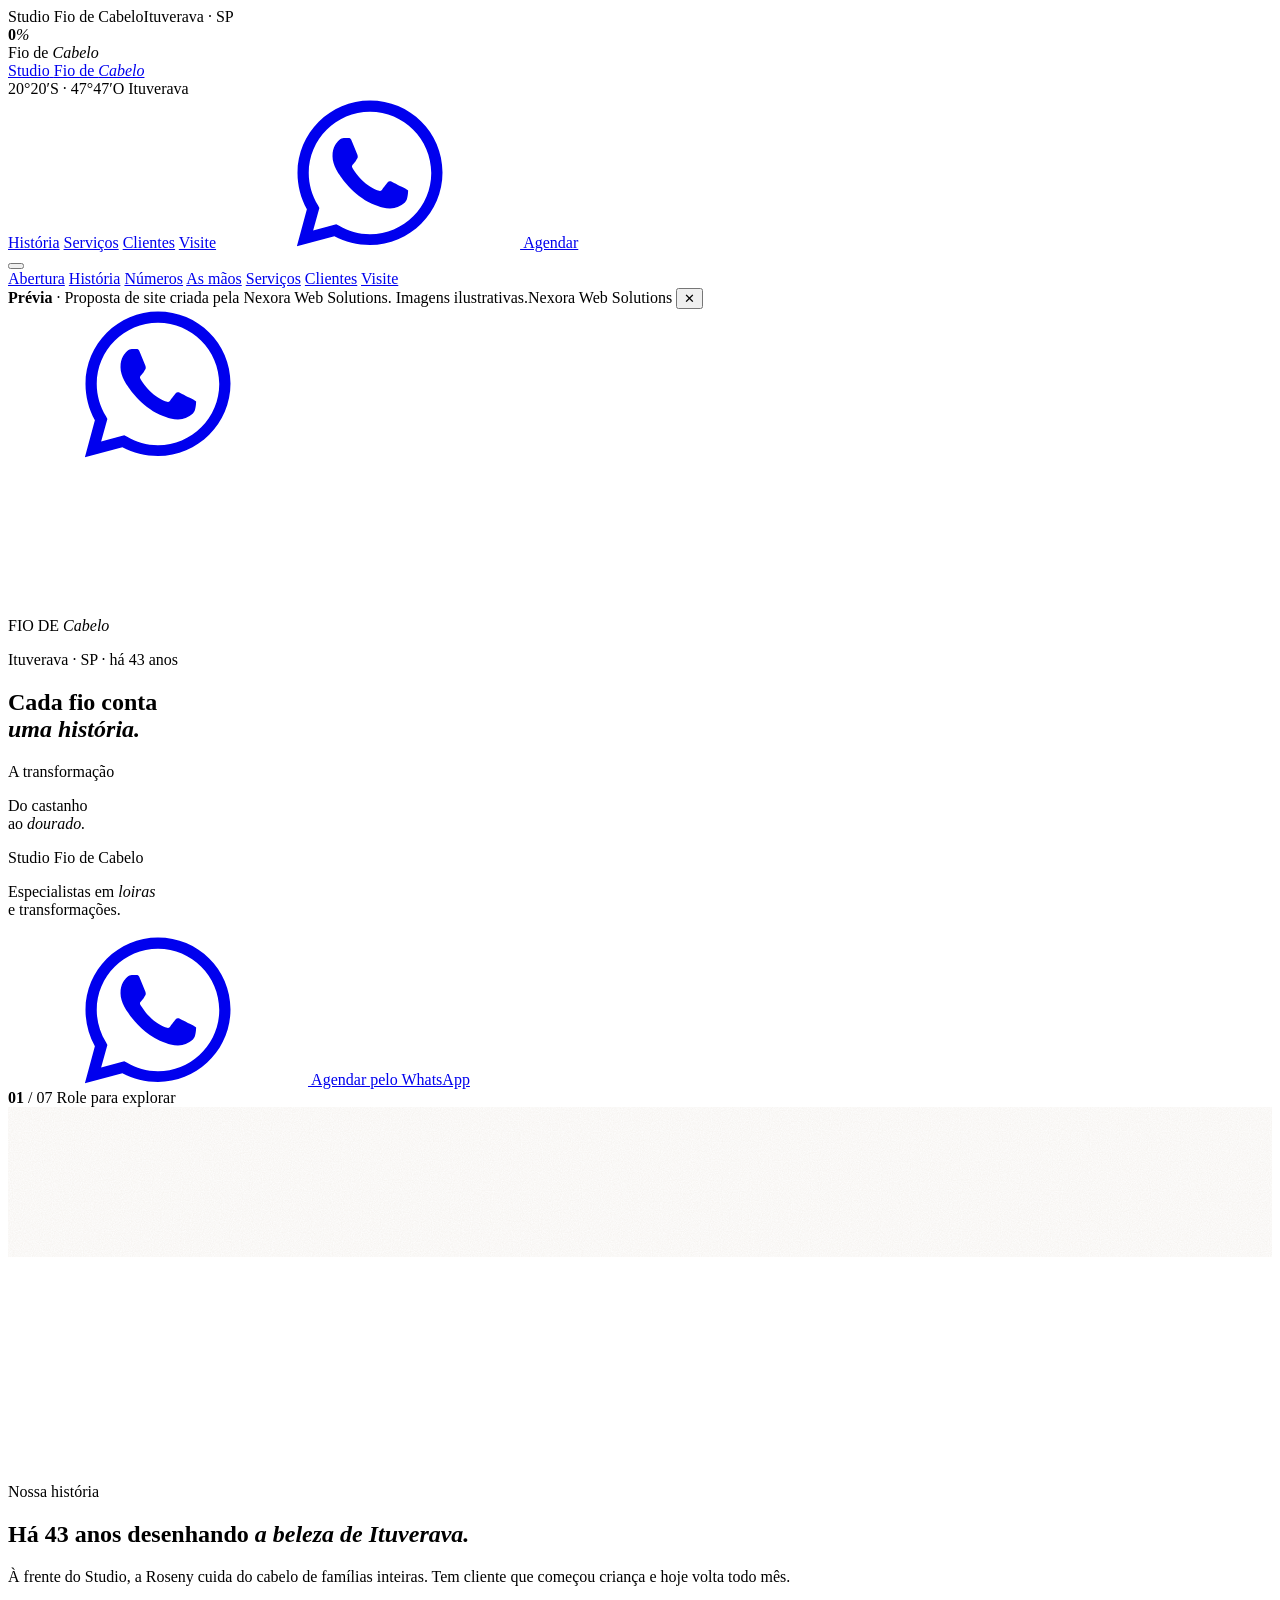
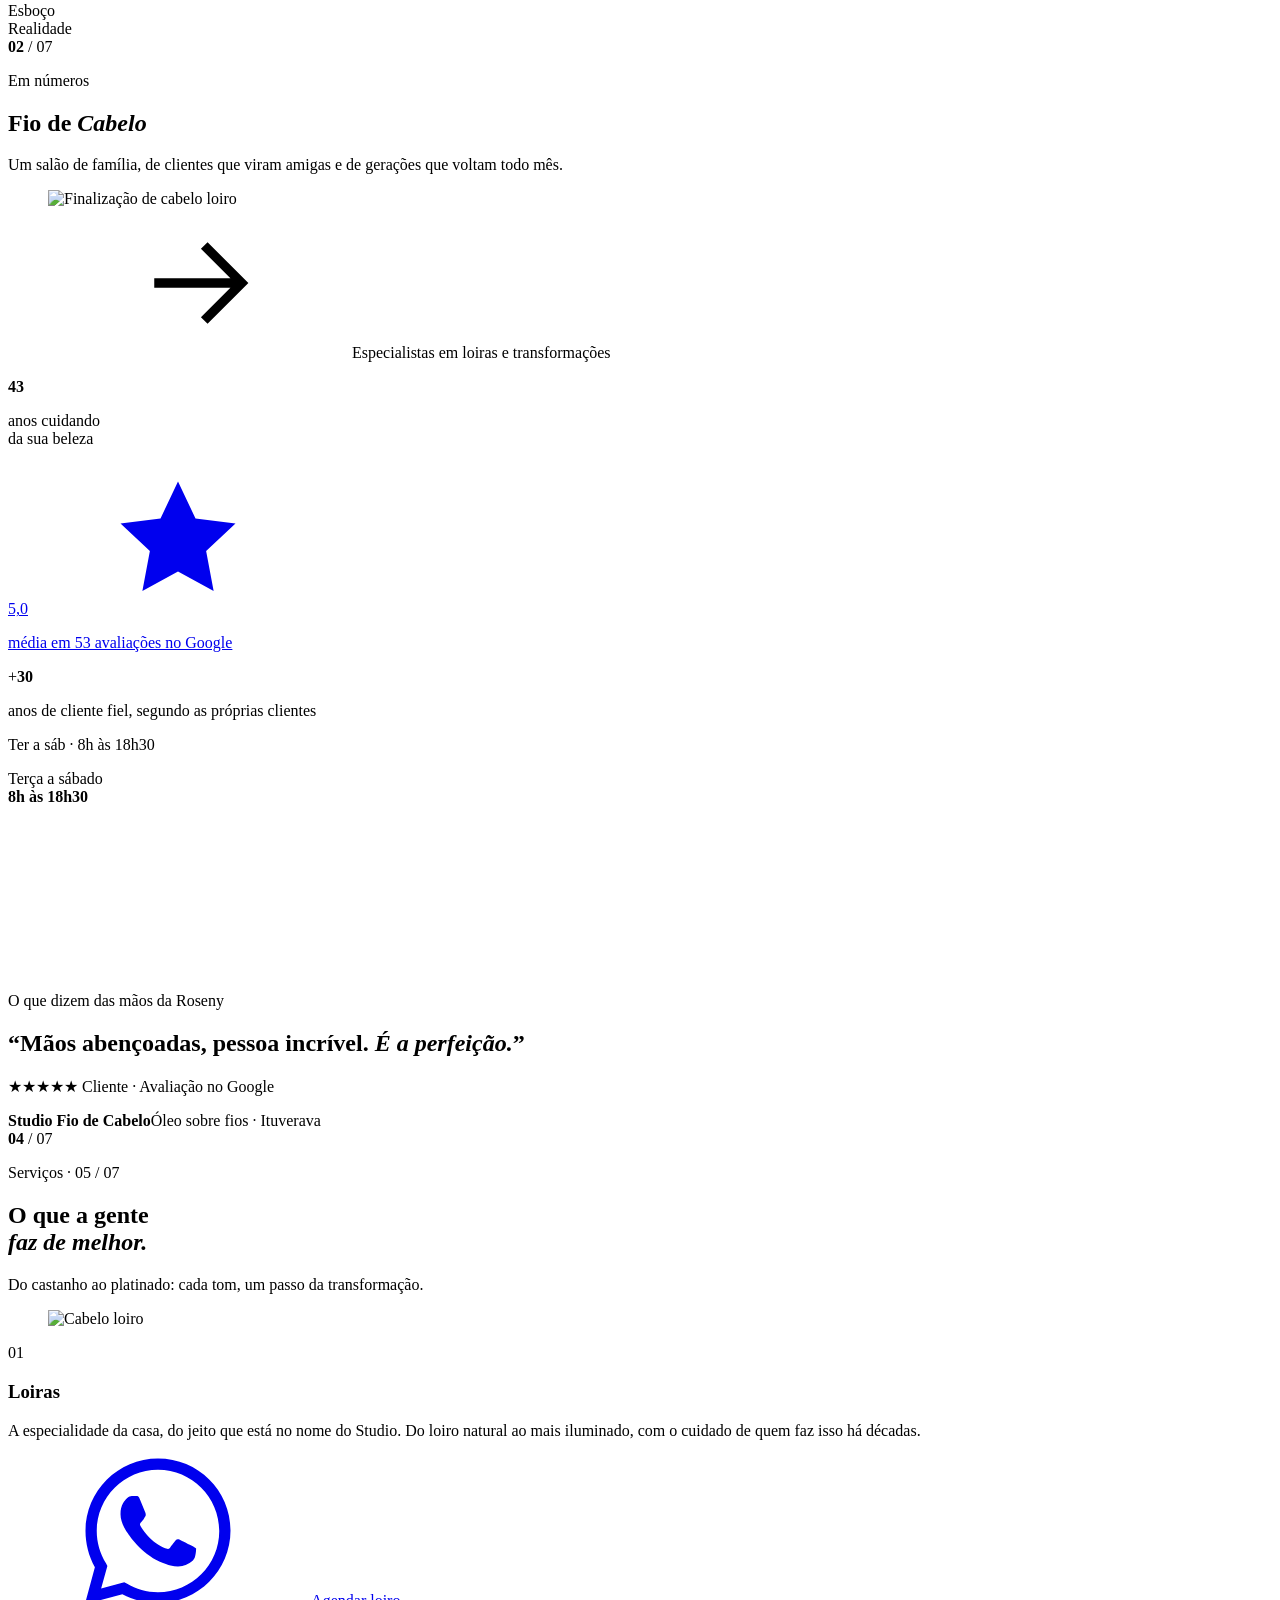
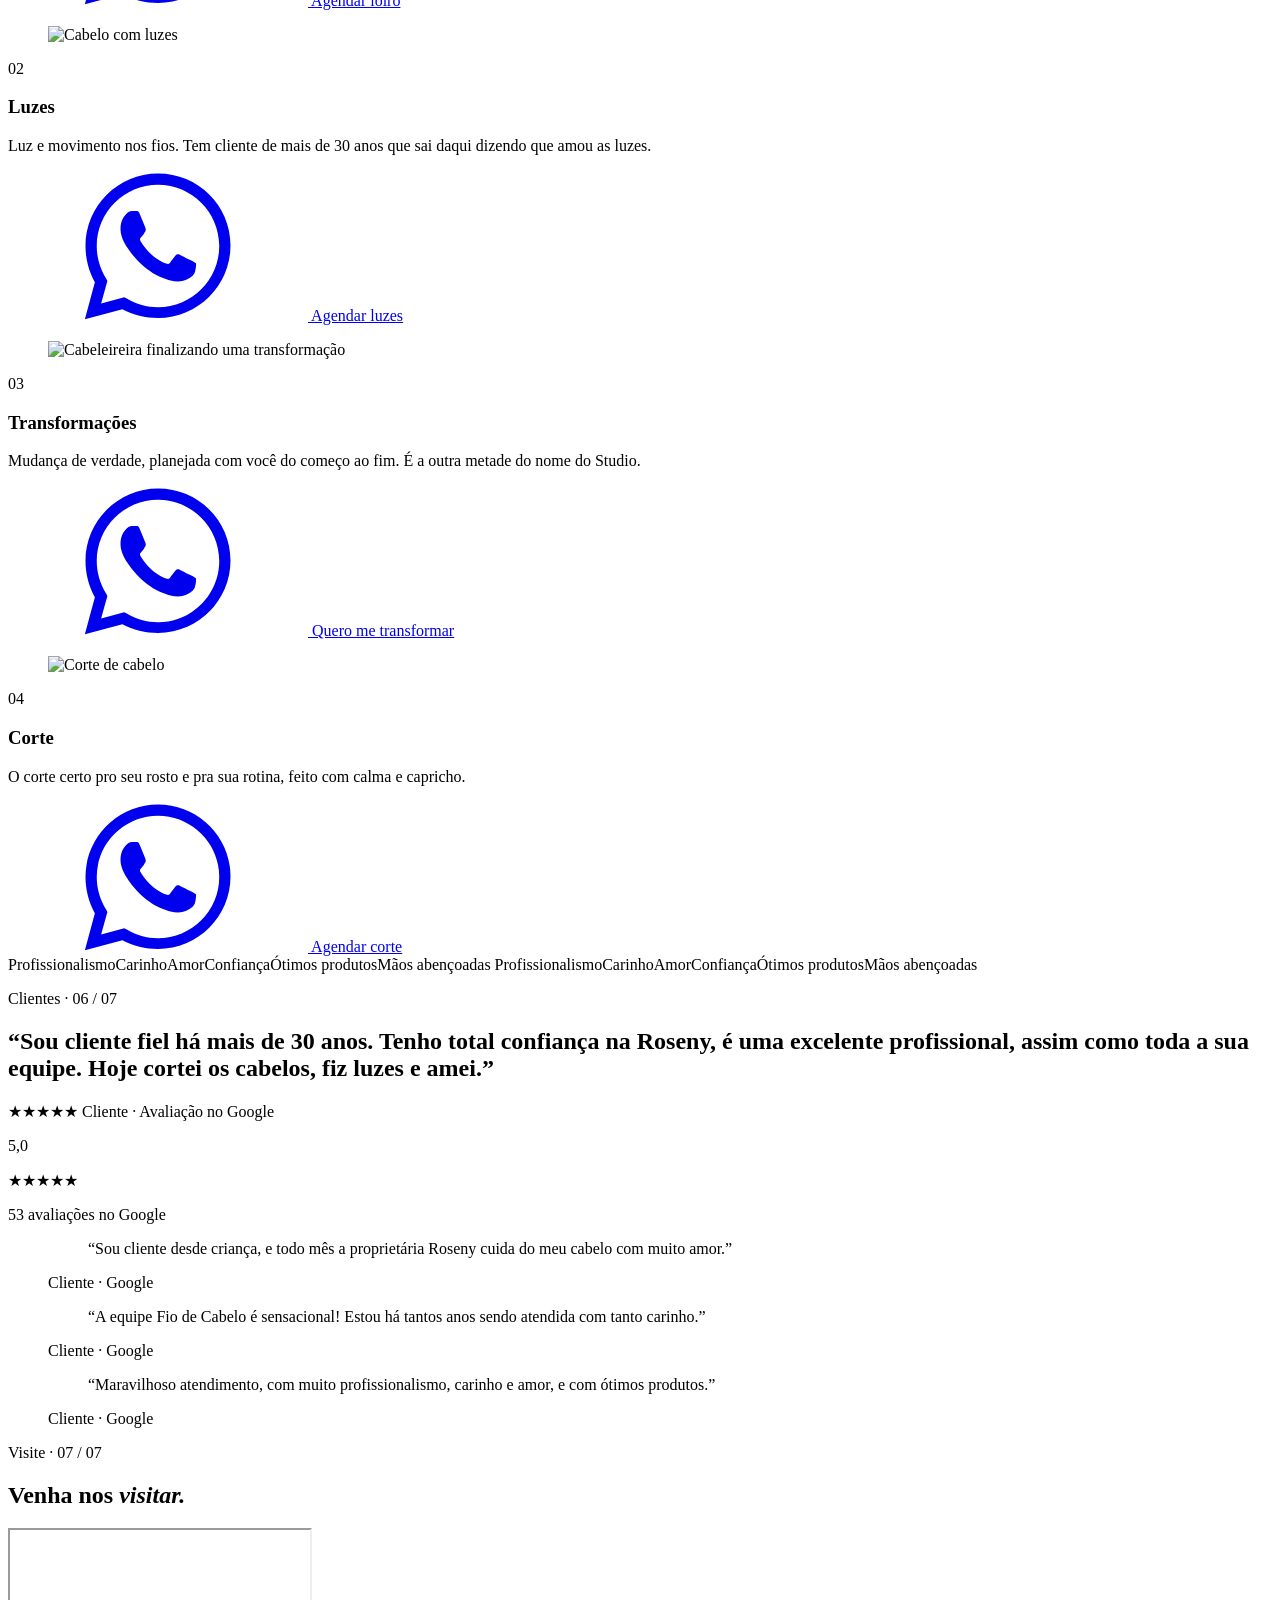
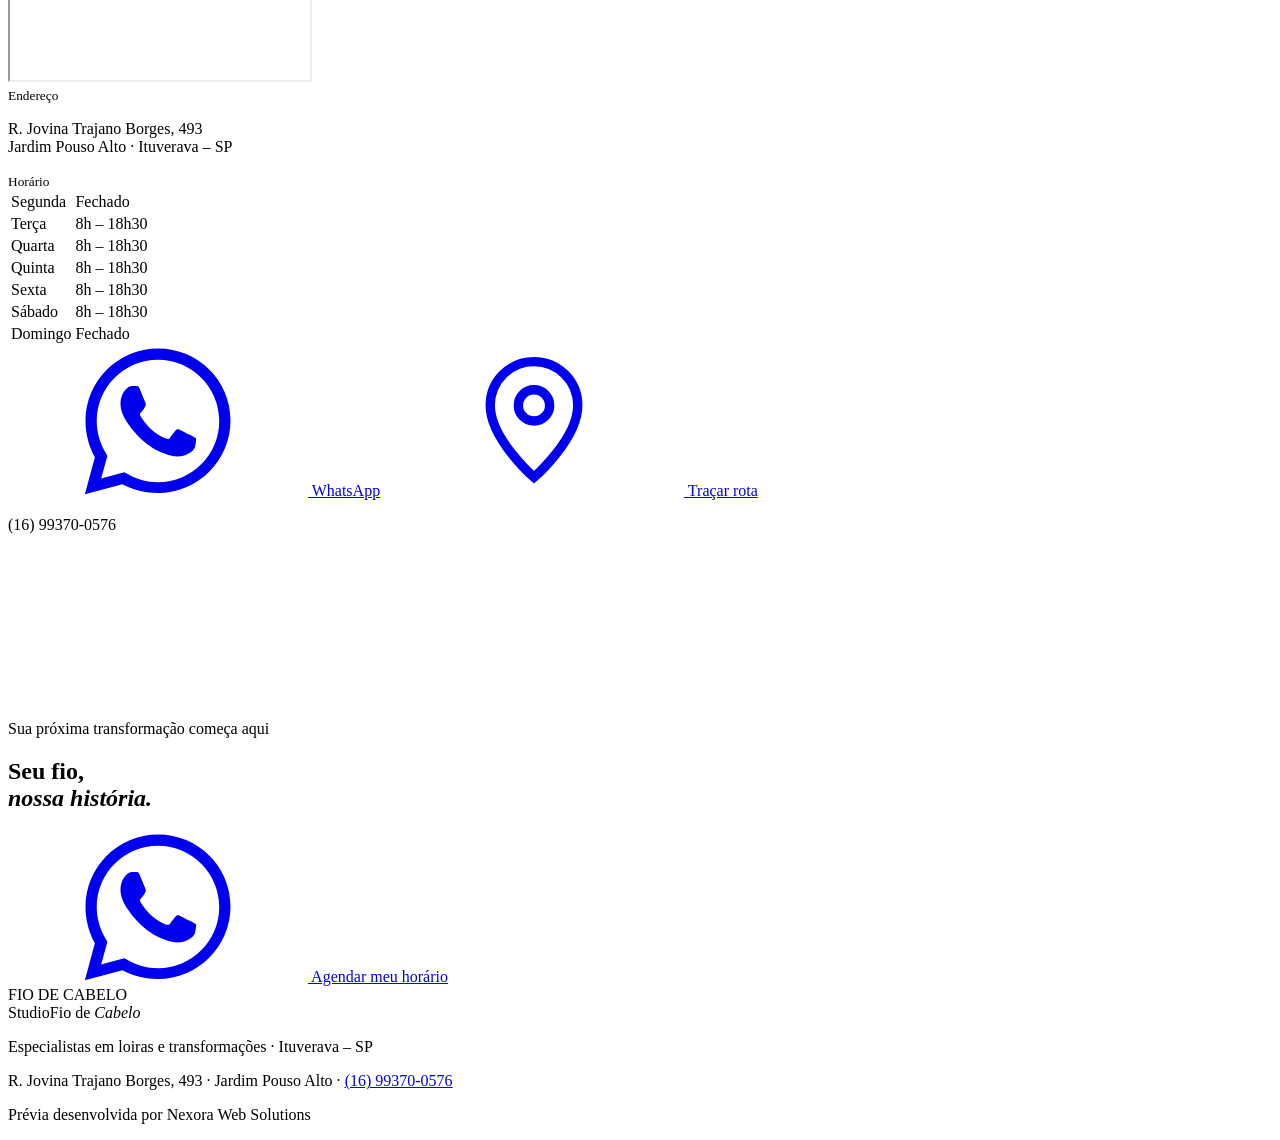
==== studio-fio-de-cabelo/index.html @ 797e9bbc "Publish Studio Fio de Cabelo preview" ====
<!doctype html>
<html lang="pt-BR">
<head>
<meta charset="utf-8">
<meta name="viewport" content="width=device-width, initial-scale=1, viewport-fit=cover">
<title>Studio Fio de Cabelo | Especialistas em Loiras e Transformações em Ituverava</title>
<meta name="description" content="Há 43 anos cuidando da sua beleza em Ituverava – SP. Especialistas em loiras, luzes, cortes e transformações. Nota 5,0 no Google. Agende pelo WhatsApp (16) 99370-0576.">
<meta name="robots" content="noindex">
<meta name="theme-color" content="#120c09">
<meta property="og:type" content="website">
<meta property="og:locale" content="pt_BR">
<meta property="og:title" content="Studio Fio de Cabelo · Ituverava">
<meta property="og:description" content="Especialistas em loiras e transformações. 43 anos cuidando da sua beleza.">
<link rel="preconnect" href="https://fonts.googleapis.com">
<link rel="preconnect" href="https://fonts.gstatic.com" crossorigin>
<link href="https://fonts.googleapis.com/css2?family=Lora:ital,wght@0,400;0,500;0,600;0,700;1,400;1,500;1,600;1,700&family=Poppins:wght@300;400;500;600;700&display=swap" rel="stylesheet">
<link rel="stylesheet" href="assets/css/style.css">
<script type="application/ld+json">
{
  "@context":"https://schema.org",
  "@type":"HairSalon",
  "name":"Studio Fio de Cabelo",
  "description":"Especialistas em loiras e transformações em Ituverava – SP.",
  "telephone":"+55 16 99370-0576",
  "address":{"@type":"PostalAddress","streetAddress":"R. Jovina Trajano Borges, 493 - Jardim Pouso Alto","addressLocality":"Ituverava","addressRegion":"SP","postalCode":"14500-000","addressCountry":"BR"},
  "geo":{"@type":"GeoCoordinates","latitude":-20.3341,"longitude":-47.7889},
  "openingHoursSpecification":[{"@type":"OpeningHoursSpecification","dayOfWeek":["Tuesday","Wednesday","Thursday","Friday","Saturday"],"opens":"08:00","closes":"18:30"}],
  "aggregateRating":{"@type":"AggregateRating","ratingValue":"5.0","reviewCount":"53"}
}
</script>
</head>
<body class="is-loading">

<svg width="0" height="0" style="position:absolute" aria-hidden="true">
  <symbol id="i-wa" viewBox="0 0 24 24"><path fill="currentColor" d="M17.5 14.4c-.3-.1-1.8-.9-2-1-.3-.1-.5-.1-.7.1-.2.3-.8 1-.9 1.2-.2.2-.3.2-.6.1-.3-.1-1.3-.5-2.4-1.5-.9-.8-1.5-1.8-1.7-2.1-.2-.3 0-.5.1-.6l.4-.5c.1-.2.2-.3.3-.5.1-.2 0-.4 0-.5l-.9-2.2c-.2-.6-.5-.5-.7-.5h-.6c-.2 0-.5.1-.8.4-.3.3-1 1-1 2.5s1.1 2.9 1.2 3.1c.1.2 2.1 3.2 5.1 4.5.7.3 1.3.5 1.7.6.7.2 1.4.2 1.9.1.6-.1 1.8-.7 2-1.4.2-.7.2-1.3.2-1.4-.1-.1-.3-.2-.6-.4ZM12 21.8c-1.8 0-3.5-.5-5-1.4l-.4-.2-3.7 1 1-3.6-.2-.4C2.7 15.6 2.2 13.8 2.2 12 2.2 6.6 6.6 2.2 12 2.2S21.8 6.6 21.8 12 17.4 21.8 12 21.8ZM12 .4C5.6.4.4 5.6.4 12c0 2 .5 4 1.5 5.8L.3 23.7l6-1.6c1.7.9 3.7 1.4 5.7 1.4 6.4 0 11.6-5.2 11.6-11.6S18.4.4 12 .4Z"/></symbol>
  <symbol id="i-arrow" viewBox="0 0 24 24"><path fill="none" stroke="currentColor" stroke-width="1.5" d="M5 12h14M13 6l6 6-6 6"/></symbol>
  <symbol id="i-pin" viewBox="0 0 24 24"><path fill="none" stroke="currentColor" stroke-width="1.5" d="M12 21s-7-6.1-7-11.5a7 7 0 1 1 14 0C19 14.9 12 21 12 21Z"/><circle cx="12" cy="9.5" r="2.5" fill="none" stroke="currentColor" stroke-width="1.5"/></symbol>
  <symbol id="i-star" viewBox="0 0 24 24"><path fill="currentColor" d="m12 2.8 2.8 5.9 6.4.8-4.7 4.4 1.2 6.4L12 17.2l-5.7 3.1 1.2-6.4L2.8 9.5l6.4-.8Z"/></symbol>
  <filter id="paper"><feTurbulence type="fractalNoise" baseFrequency=".9" numOctaves="2" stitchTiles="stitch"/><feColorMatrix values="0 0 0 0 .55  0 0 0 0 .45  0 0 0 0 .35  0 0 0 .18 0"/></filter>
</svg>

<!-- ============ LOADER ============ -->
<div class="loader" id="loader" aria-hidden="true">
  <div class="loader-top"><span>Studio Fio de Cabelo</span><span>Ituverava · SP</span></div>
  <div class="loader-count"><b id="loader-num">0</b><i>%</i></div>
  <div class="loader-word"><span>Fio de</span> <em>Cabelo</em></div>
  <div class="loader-bar"><i id="loader-bar"></i></div>
</div>

<!-- ============ UI FIXA ============ -->
<div class="progress-top" aria-hidden="true"><i id="progress-top"></i></div>

<header class="header" id="header">
  <a class="logo" href="#abertura" aria-label="Studio Fio de Cabelo, início">
    <span class="logo-small">Studio</span>
    <span class="logo-big">Fio de <em>Cabelo</em></span>
  </a>
  <div class="header-meta" aria-hidden="true">
    <span>20°20′S · 47°47′O</span>
    <span id="clock">Ituverava</span>
  </div>
  <nav class="nav" id="nav" aria-label="Menu principal">
    <a href="#historia">História</a>
    <a href="#servicos">Serviços</a>
    <a href="#clientes">Clientes</a>
    <a href="#visite">Visite</a>
    <a class="btn btn-gold wa" href="#"><svg class="i"><use href="#i-wa"/></svg> Agendar</a>
  </nav>
  <button class="burger" id="burger" type="button" aria-label="Abrir menu" aria-expanded="false" aria-controls="nav"><span></span></button>
</header>

<nav class="dots" id="dots" aria-label="Cenas">
  <a href="#abertura" data-label="Abertura"><i></i><span>Abertura</span></a>
  <a href="#historia" data-label="História"><i></i><span>História</span></a>
  <a href="#numeros" data-label="Números"><i></i><span>Números</span></a>
  <a href="#maos" data-label="As mãos"><i></i><span>As mãos</span></a>
  <a href="#servicos" data-label="Serviços"><i></i><span>Serviços</span></a>
  <a href="#clientes" data-label="Clientes"><i></i><span>Clientes</span></a>
  <a href="#visite" data-label="Visite"><i></i><span>Visite</span></a>
</nav>

<div class="preview" id="preview">
  <span><b>Prévia</b> · <span class="pv-long">Proposta de site criada pela Nexora Web Solutions. Imagens ilustrativas.</span><span class="pv-short">Nexora Web Solutions</span></span>
  <button type="button" id="close-preview" aria-label="Fechar aviso">✕</button>
</div>

<a class="fab wa" href="#" aria-label="Agendar pelo WhatsApp"><svg><use href="#i-wa"/></svg></a>

<main>

<!-- ============ CENA 01 · ABERTURA ============ -->
<section class="scn scn-1" id="abertura" data-scene="1" aria-label="Abertura">
  <div class="pin">
    <canvas class="scn-canvas" id="c1" aria-hidden="true"></canvas>
    <div class="shade shade--bottom" aria-hidden="true"></div>

    <div class="s1-word" aria-hidden="true">
      <span class="s1-line"><span>FIO DE</span></span>
      <span class="s1-line"><em>Cabelo</em></span>
    </div>

    <div class="s1-copy">
      <div class="cap" data-in="0" data-out=".3">
        <p class="eyebrow">Ituverava · SP · há 43 anos</p>
        <h1 class="cap-title">Cada fio conta<br><em>uma história.</em></h1>
      </div>
      <div class="cap cap--r" data-in=".34" data-out=".64">
        <p class="eyebrow">A transformação</p>
        <p class="cap-title">Do castanho<br>ao <em>dourado.</em></p>
      </div>
      <div class="cap" data-in=".68" data-out="1.1">
        <p class="eyebrow">Studio Fio de Cabelo</p>
        <p class="cap-title">Especialistas em <em>loiras</em><br>e transformações.</p>
        <div class="ctas"><a class="btn btn-gold wa" href="#"><svg class="i"><use href="#i-wa"/></svg> Agendar pelo WhatsApp</a></div>
      </div>
    </div>

    <div class="scn-ui">
      <span class="scn-num"><b>01</b> / 07</span>
      <span class="scroll-hint"><i></i> Role para explorar</span>
      <span class="scn-meter"><i></i></span>
    </div>
  </div>
</section>

<!-- ============ CENA 02 · HISTÓRIA (esboço → real) ============ -->
<section class="scn scn-2" id="historia" data-scene="2" aria-labelledby="s2-title">
  <div class="pin">
    <div class="paper" aria-hidden="true"><svg width="100%" height="100%"><rect width="100%" height="100%" filter="url(#paper)"/></svg></div>
    <figure class="s2-art" aria-hidden="true">
      <canvas class="frames-canvas" id="c2"></canvas>
      <div class="s2-sketch ph-sketch"><img data-src="assets/img/02-salao.jpg" data-web="https://images.unsplash.com/photo-1521590832167-7bcbfaa6381f?auto=format&fit=crop&w=1800&q=72" alt=""></div>
      <div class="s2-real"><img data-src="assets/img/02-salao.jpg" data-web="https://images.unsplash.com/photo-1521590832167-7bcbfaa6381f?auto=format&fit=crop&w=1800&q=72" alt=""></div>
      <span class="s2-scan"></span>
    </figure>
    <div class="s2-copy">
      <p class="eyebrow eyebrow--dark">Nossa história</p>
      <h2 class="s2-title" id="s2-title"><span class="w">Há</span> <span class="w">43</span> <span class="w">anos</span> <span class="w">desenhando</span> <span class="w"><em>a beleza</em></span> <span class="w"><em>de Ituverava.</em></span></h2>
      <p class="s2-sub">À frente do Studio, a Roseny cuida do cabelo de famílias inteiras. Tem cliente que começou criança e hoje volta todo mês.</p>
    </div>
    <div class="s2-label s2-label--a" aria-hidden="true">Esboço</div>
    <div class="s2-label s2-label--b" aria-hidden="true">Realidade</div>
    <div class="scn-ui scn-ui--dark"><span class="scn-num"><b>02</b> / 07</span><span class="scn-meter"><i></i></span></div>
  </div>
</section>

<!-- ============ NÚMEROS (bento) ============ -->
<section class="numbers" id="numeros" aria-labelledby="num-title">
  <div class="wrap">
    <div class="num-head">
      <p class="eyebrow eyebrow--dark rv">Em números</p>
      <h2 class="mega rv" id="num-title"><span>Fio de</span> <em>Cabelo</em></h2>
      <p class="num-side rv">Um salão de família, de clientes que viram amigas e de gerações que voltam todo mês.</p>
    </div>
    <div class="bento">
      <figure class="bx bx-photo ph rv" data-mono="Loiras">
        <img data-src="assets/img/01-capa.jpg" data-web="https://images.unsplash.com/photo-1734111719430-fe4a3973f8af?auto=format&fit=crop&w=1400&q=75" alt="Finalização de cabelo loiro">
        <figcaption class="chip"><svg class="i"><use href="#i-arrow"/></svg> Especialistas em loiras e transformações</figcaption>
      </figure>
      <div class="bx bx-dark rv"><span class="bx-n"><b data-count="43">43</b></span><p>anos cuidando<br>da sua beleza</p></div>
      <a class="bx bx-light rv" href="#clientes"><span class="bx-n">5,0<svg class="i"><use href="#i-star"/></svg></span><p>média em 53 avaliações no Google</p></a>
      <div class="bx bx-gold rv"><span class="bx-n">+<b data-count="30">30</b></span><p>anos de cliente fiel, segundo as próprias clientes</p></div>
      <div class="bx bx-sand rv">
        <span class="status"><i class="dot" id="dot"></i><span id="status-text">Ter a sáb · 8h às 18h30</span></span>
        <p class="bx-hours">Terça a sábado<br><b>8h às 18h30</b></p>
      </div>
    </div>
  </div>
</section>

<!-- ============ CENA 03 · AS MÃOS (pintura) ============ -->
<section class="scn scn-3" id="maos" data-scene="3" aria-labelledby="s3-title">
  <div class="pin">
    <div class="s3-wall" aria-hidden="true"></div>
    <figure class="s3-art ph" data-mono="" aria-hidden="true">
      <canvas class="frames-canvas" id="c3"></canvas>
      <img data-src="assets/img/03-maos.jpg" data-web="https://images.unsplash.com/photo-1634449571010-02389ed0f9b0?auto=format&fit=crop&w=1800&q=72" alt="">
    </figure>
    <div class="s3-frame" aria-hidden="true"></div>
    <div class="shade shade--left" aria-hidden="true"></div>
    <div class="s3-copy">
      <p class="eyebrow">O que dizem das mãos da Roseny</p>
      <h2 class="s3-quote" id="s3-title">“Mãos abençoadas, pessoa incrível. <em>É a perfeição.</em>”</h2>
      <p class="s3-meta"><span class="stars">★★★★★</span> Cliente · Avaliação no Google</p>
    </div>
    <div class="s3-plaque" aria-hidden="true"><b>Studio Fio de Cabelo</b><span>Óleo sobre fios · Ituverava</span></div>
    <div class="scn-ui"><span class="scn-num"><b>04</b> / 07</span><span class="scn-meter"><i></i></span></div>
  </div>
</section>

<!-- ============ SERVIÇOS (cartões empilhados) ============ -->
<section class="services" id="servicos" aria-labelledby="svc-title">
  <div class="wrap">
    <div class="svc-head">
      <div>
        <p class="eyebrow eyebrow--dark rv">Serviços · 05 / 07</p>
        <h2 class="h2 rv" id="svc-title">O que a gente<br><em>faz de melhor.</em></h2>
      </div>
      <div class="swatch rv" aria-hidden="true">
        <span style="--c:#2b1a12"></span><span style="--c:#4a2c1c"></span><span style="--c:#6b4129"></span><span style="--c:#8f5f3a"></span><span style="--c:#b3824f"></span><span style="--c:#cfa56a"></span><span style="--c:#e3c38a"></span><span style="--c:#f0dbaa"></span><span style="--c:#f8ecd0"></span>
        <p>Do castanho ao platinado: cada tom, um passo da transformação.</p>
      </div>
    </div>
  </div>
  <div class="stack">
    <article class="card" style="--i:0">
      <figure class="card-img ph" data-mono="Loiras"><img data-src="assets/img/04-loiras.jpg" data-web="https://images.unsplash.com/photo-1500917293891-ef795e70e1f6?auto=format&fit=crop&w=1400&q=72" alt="Cabelo loiro"></figure>
      <div class="card-body">
        <span class="card-n">01</span>
        <h3>Loiras</h3>
        <p>A especialidade da casa, do jeito que está no nome do Studio. Do loiro natural ao mais iluminado, com o cuidado de quem faz isso há décadas.</p>
        <a class="btn btn-dark wa" data-msg="Olá, Roseny! Vi o site e quero agendar loiro / coloração." href="#"><svg class="i"><use href="#i-wa"/></svg> Agendar loiro</a>
      </div>
    </article>
    <article class="card card--dark" style="--i:1">
      <figure class="card-img ph" data-mono="Luzes"><img data-src="assets/img/05-luzes.jpg" data-web="https://images.unsplash.com/photo-1605980766335-d3a41c7332a1?auto=format&fit=crop&w=1400&q=72" alt="Cabelo com luzes"></figure>
      <div class="card-body">
        <span class="card-n">02</span>
        <h3>Luzes</h3>
        <p>Luz e movimento nos fios. Tem cliente de mais de 30 anos que sai daqui dizendo que amou as luzes.</p>
        <a class="btn btn-gold wa" data-msg="Olá, Roseny! Vi o site e quero agendar luzes." href="#"><svg class="i"><use href="#i-wa"/></svg> Agendar luzes</a>
      </div>
    </article>
    <article class="card card--gold" style="--i:2">
      <figure class="card-img ph" data-mono="Transformações"><img data-src="assets/img/06-transformacao.jpg" data-web="https://images.unsplash.com/photo-1562322140-8baeececf3df?auto=format&fit=crop&w=1400&q=72" alt="Cabeleireira finalizando uma transformação"></figure>
      <div class="card-body">
        <span class="card-n">03</span>
        <h3>Transformações</h3>
        <p>Mudança de verdade, planejada com você do começo ao fim. É a outra metade do nome do Studio.</p>
        <a class="btn btn-dark wa" data-msg="Olá, Roseny! Vi o site e quero fazer uma transformação no cabelo." href="#"><svg class="i"><use href="#i-wa"/></svg> Quero me transformar</a>
      </div>
    </article>
    <article class="card" style="--i:3">
      <figure class="card-img ph" data-mono="Corte"><img data-src="assets/img/07-corte.jpg" data-web="https://images.unsplash.com/photo-1675034743339-0b0747047727?auto=format&fit=crop&w=1400&q=72" alt="Corte de cabelo"></figure>
      <div class="card-body">
        <span class="card-n">04</span>
        <h3>Corte</h3>
        <p>O corte certo pro seu rosto e pra sua rotina, feito com calma e capricho.</p>
        <a class="btn btn-dark wa" data-msg="Olá, Roseny! Vi o site e quero agendar um corte." href="#"><svg class="i"><use href="#i-wa"/></svg> Agendar corte</a>
      </div>
    </article>
  </div>
</section>

<!-- ============ CLIENTES (texto que acende) ============ -->
<section class="clients" id="clientes" aria-labelledby="cli-title">
  <div class="marquee" aria-hidden="true"><div class="marquee-track">
    <span>Profissionalismo</span><span>Carinho</span><span>Amor</span><span>Confiança</span><span>Ótimos produtos</span><span>Mãos abençoadas</span>
    <span>Profissionalismo</span><span>Carinho</span><span>Amor</span><span>Confiança</span><span>Ótimos produtos</span><span>Mãos abençoadas</span>
  </div></div>
  <div class="read" id="read">
    <div class="read-pin">
      <p class="eyebrow">Clientes · 06 / 07</p>
      <h2 class="read-text" id="cli-title">“Sou cliente fiel há mais de 30 anos. Tenho total confiança na Roseny, é uma excelente profissional, assim como toda a sua equipe. Hoje cortei os cabelos, fiz luzes e amei.”</h2>
      <p class="read-meta"><span class="stars">★★★★★</span> Cliente · Avaliação no Google</p>
    </div>
  </div>
  <div class="wrap reviews">
    <div class="score rv">
      <p class="giant">5,0</p>
      <p class="stars stars--lg">★★★★★</p>
      <p class="score-t">53 avaliações no Google</p>
    </div>
    <figure class="rq rv"><blockquote>“Sou cliente desde criança, e todo mês a proprietária Roseny cuida do meu cabelo com muito amor.”</blockquote><figcaption>Cliente · Google</figcaption></figure>
    <figure class="rq rv"><blockquote>“A equipe Fio de Cabelo é sensacional! Estou há tantos anos sendo atendida com tanto carinho.”</blockquote><figcaption>Cliente · Google</figcaption></figure>
    <figure class="rq rv"><blockquote>“Maravilhoso atendimento, com muito profissionalismo, carinho e amor, e com ótimos produtos.”</blockquote><figcaption>Cliente · Google</figcaption></figure>
  </div>
</section>

<!-- ============ VISITE ============ -->
<section class="visit" id="visite" aria-labelledby="visit-title">
  <div class="wrap">
    <div class="visit-head">
      <p class="eyebrow eyebrow--dark rv">Visite · 07 / 07</p>
      <h2 class="h2 rv" id="visit-title">Venha nos <em>visitar.</em></h2>
    </div>
    <div class="visit-grid">
      <div class="map rv">
        <iframe title="Mapa do Studio Fio de Cabelo" loading="lazy" referrerpolicy="no-referrer-when-downgrade"
          src="https://www.google.com/maps?q=R.+Jovina+Trajano+Borges,+493+-+Jardim+Pouso+Alto,+Ituverava+-+SP&output=embed"></iframe>
      </div>
      <div class="visit-card rv">
        <div class="vrow"><small>Endereço</small><p>R. Jovina Trajano Borges, 493<br>Jardim Pouso Alto · Ituverava – SP</p></div>
        <div class="vrow"><small>Horário</small>
          <table class="hours"><tbody id="hours">
            <tr data-d="1"><td>Segunda</td><td>Fechado</td></tr>
            <tr data-d="2"><td>Terça</td><td>8h – 18h30</td></tr>
            <tr data-d="3"><td>Quarta</td><td>8h – 18h30</td></tr>
            <tr data-d="4"><td>Quinta</td><td>8h – 18h30</td></tr>
            <tr data-d="5"><td>Sexta</td><td>8h – 18h30</td></tr>
            <tr data-d="6"><td>Sábado</td><td>8h – 18h30</td></tr>
            <tr data-d="0"><td>Domingo</td><td>Fechado</td></tr>
          </tbody></table>
        </div>
        <div class="vbtns">
          <a class="btn btn-gold wa" href="#"><svg class="i"><use href="#i-wa"/></svg> WhatsApp</a>
          <a class="btn btn-line" href="https://www.google.com/maps/dir/?api=1&destination=R.+Jovina+Trajano+Borges,+493,+Ituverava+-+SP" target="_blank" rel="noopener"><svg class="i"><use href="#i-pin"/></svg> Traçar rota</a>
        </div>
        <p class="vphone">(16) 99370-0576</p>
      </div>
    </div>
  </div>
</section>

<!-- ============ FINAL ============ -->
<section class="final" aria-labelledby="final-title">
  <canvas id="c-final" aria-hidden="true"></canvas>
  <div class="final-in">
    <p class="eyebrow rv">Sua próxima transformação começa aqui</p>
    <h2 class="final-title rv" id="final-title">Seu fio,<br><em>nossa história.</em></h2>
    <a class="btn btn-gold btn-xl wa rv" href="#"><svg class="i"><use href="#i-wa"/></svg> Agendar meu horário</a>
  </div>
  <div class="final-word" aria-hidden="true">FIO DE CABELO</div>
</section>
</main>

<footer class="footer">
  <div class="footer-in">
    <div class="logo"><span class="logo-small">Studio</span><span class="logo-big">Fio de <em>Cabelo</em></span></div>
    <p>Especialistas em loiras e transformações · Ituverava – SP</p>
    <p>R. Jovina Trajano Borges, 493 · Jardim Pouso Alto · <a class="wa" href="#">(16) 99370-0576</a></p>
    <p class="foot-small">Prévia desenvolvida por Nexora Web Solutions</p>
  </div>
</footer>

<script src="assets/js/strands.js"></script>
<script src="assets/js/main.js"></script>
</body>
</html>
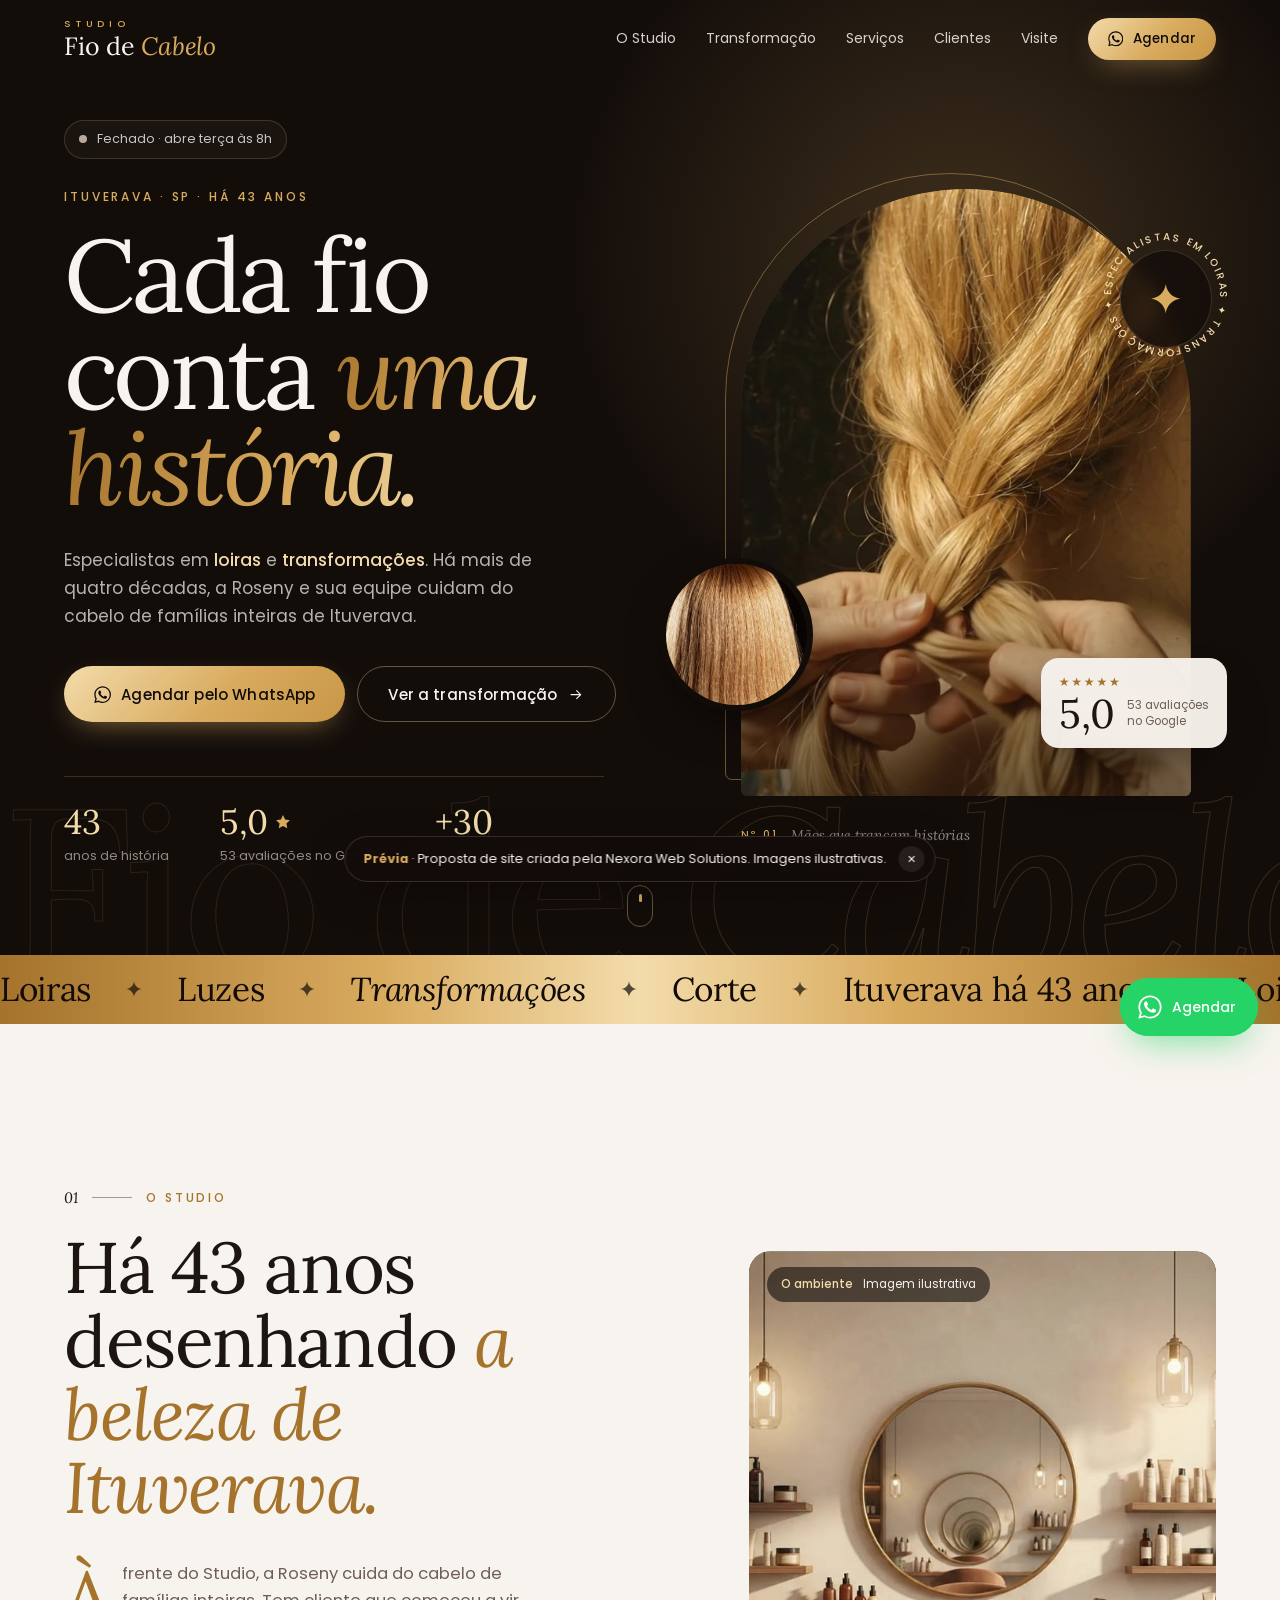
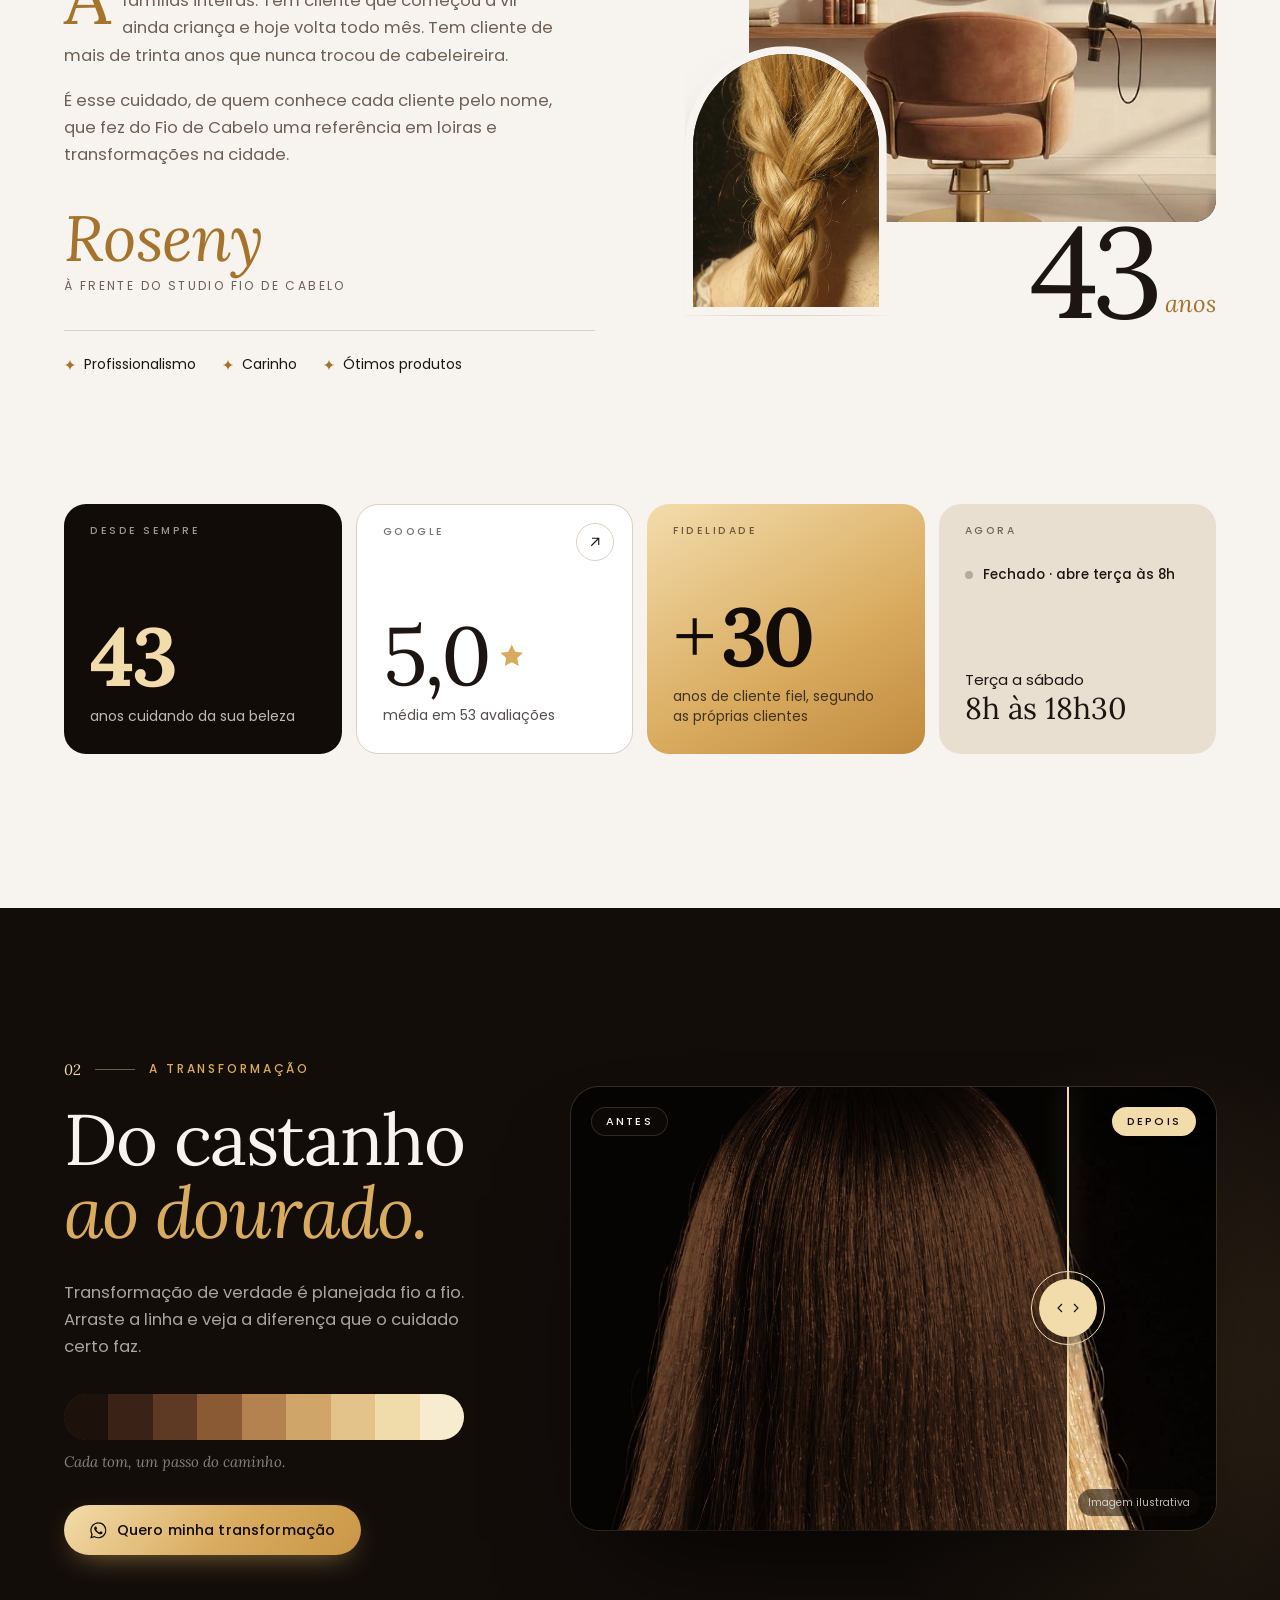
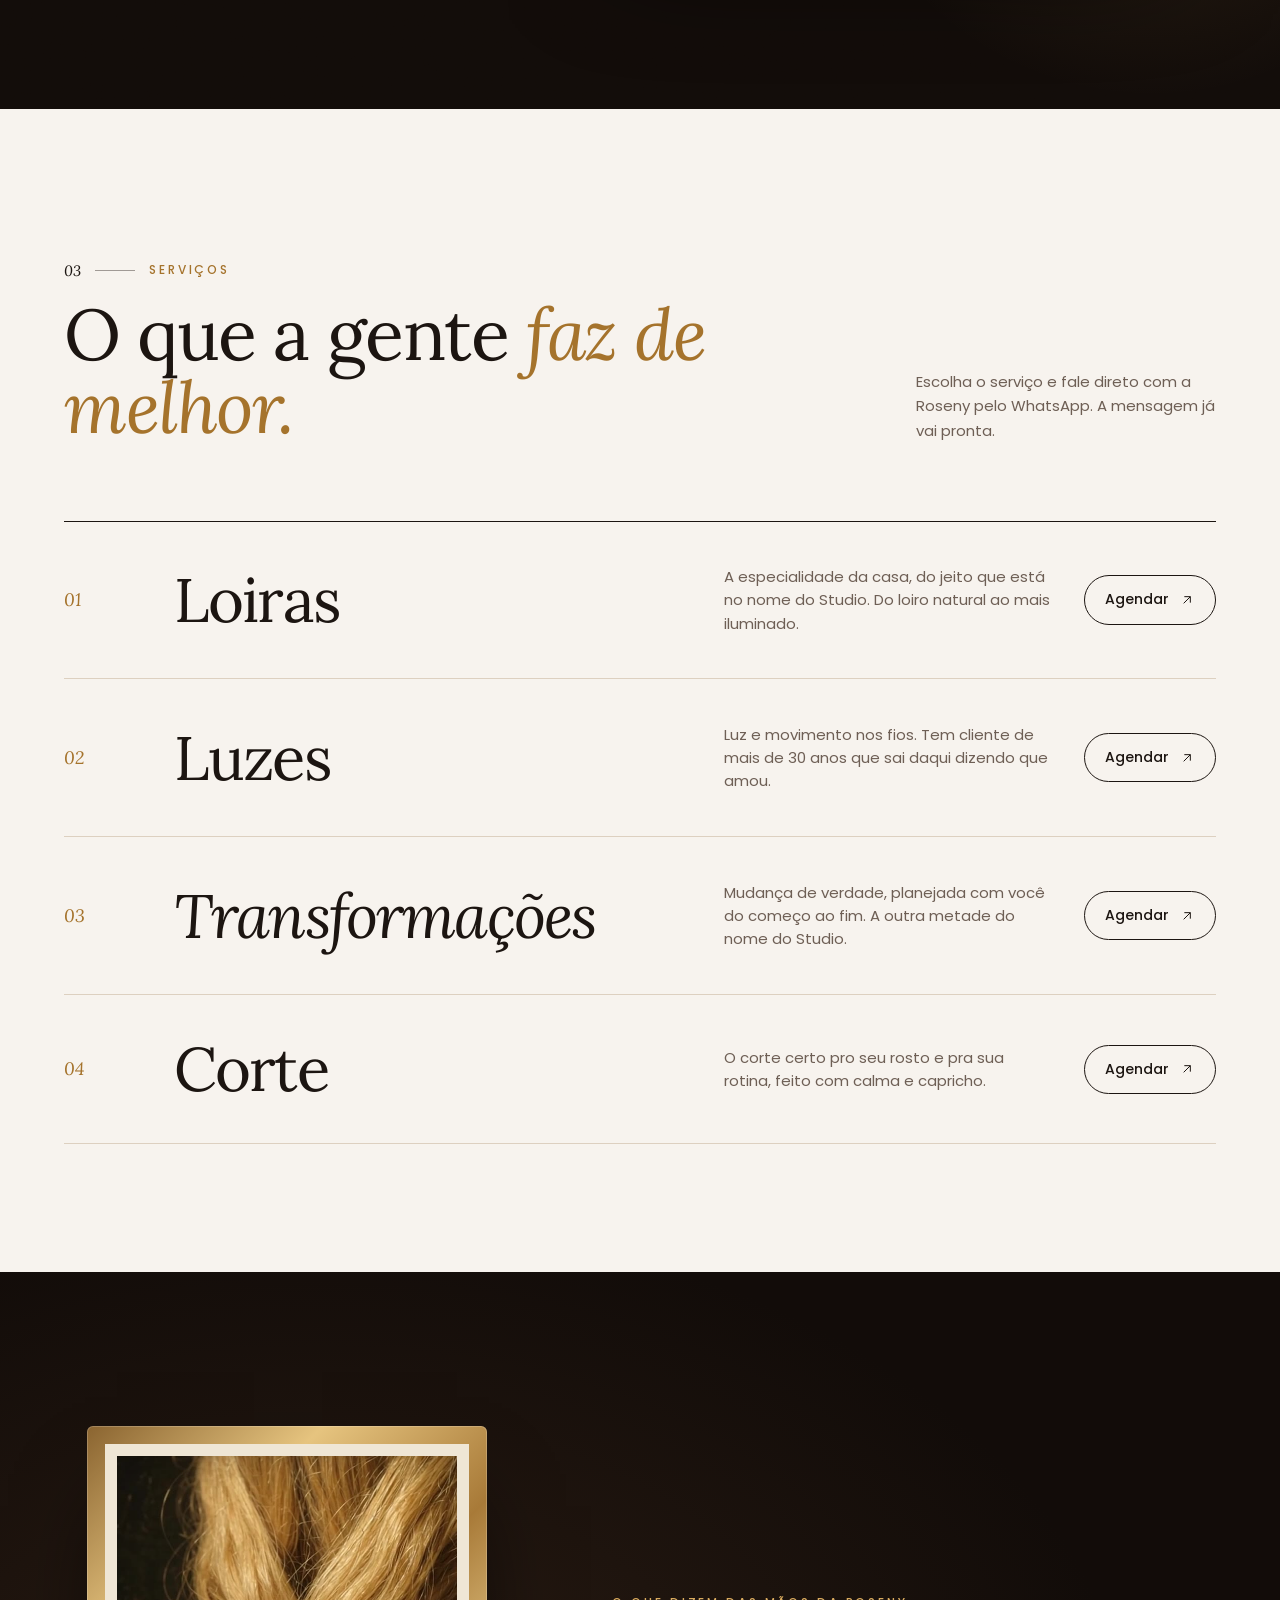
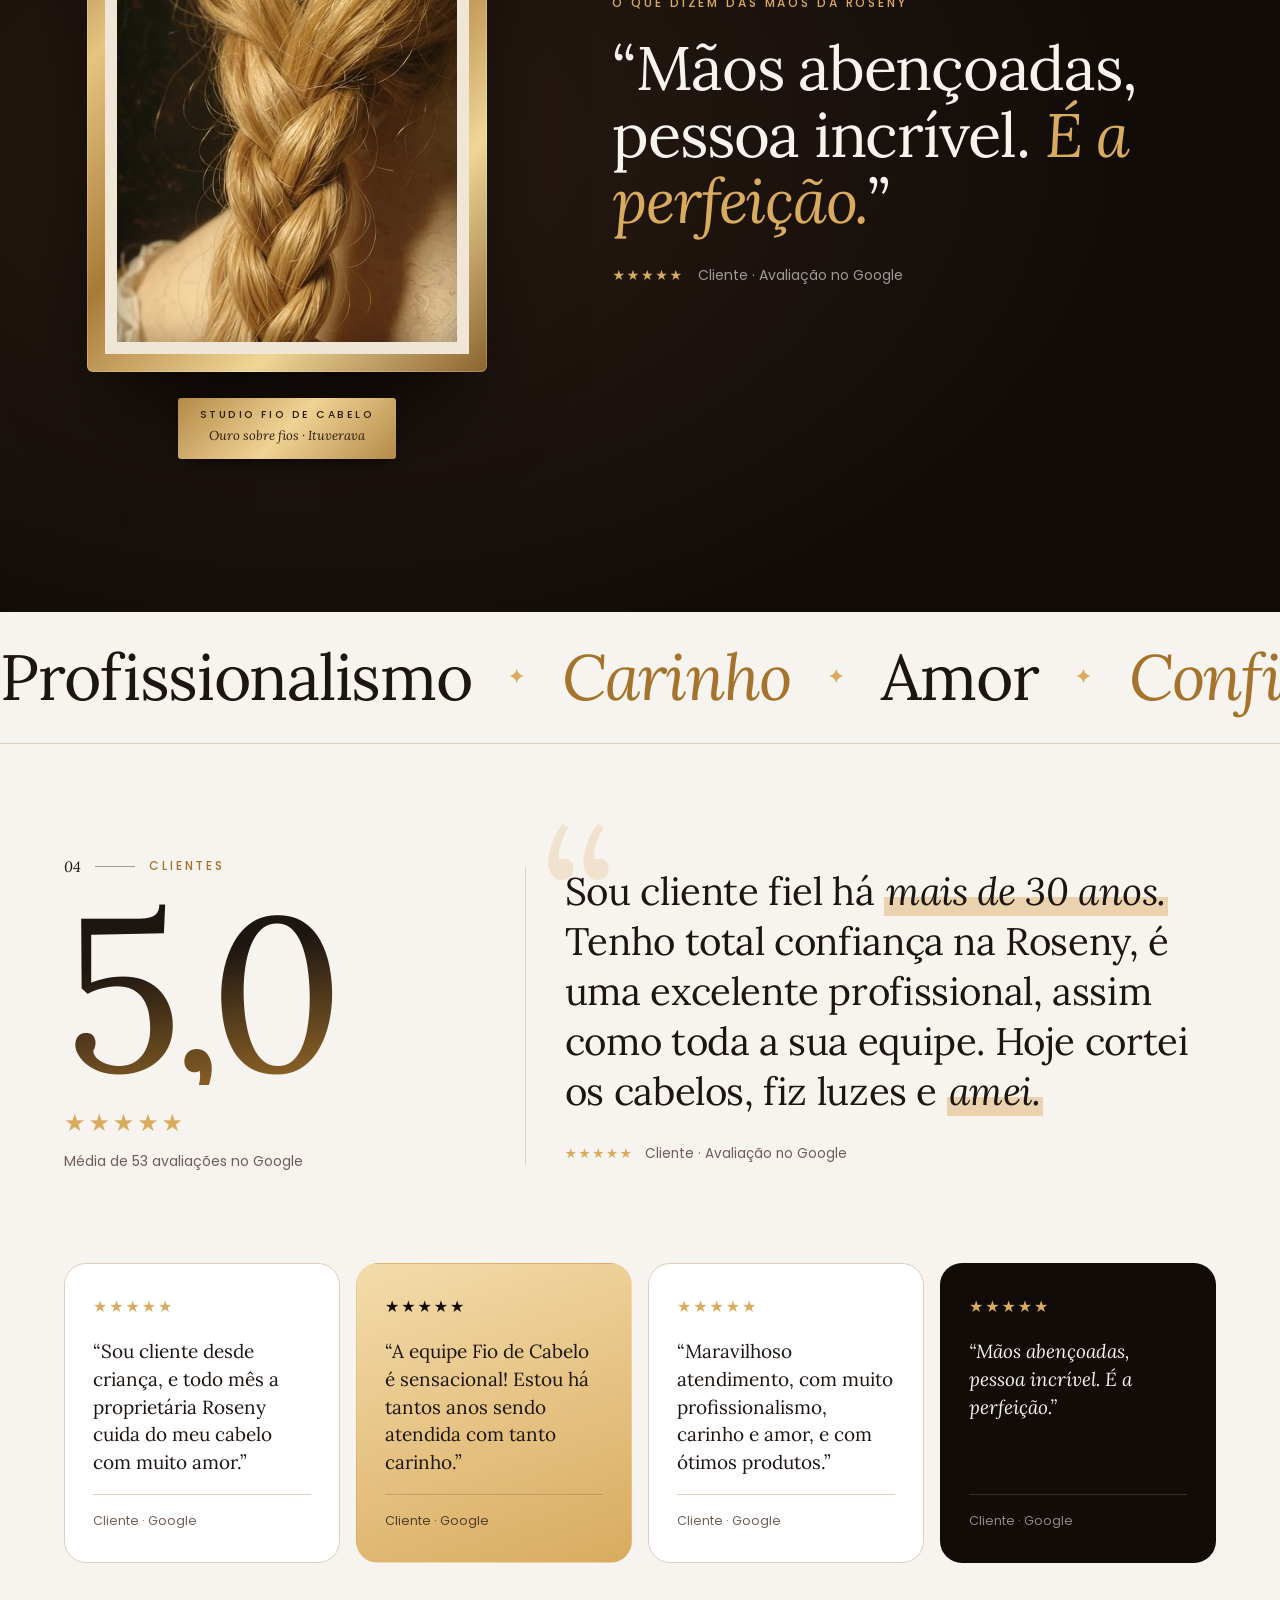
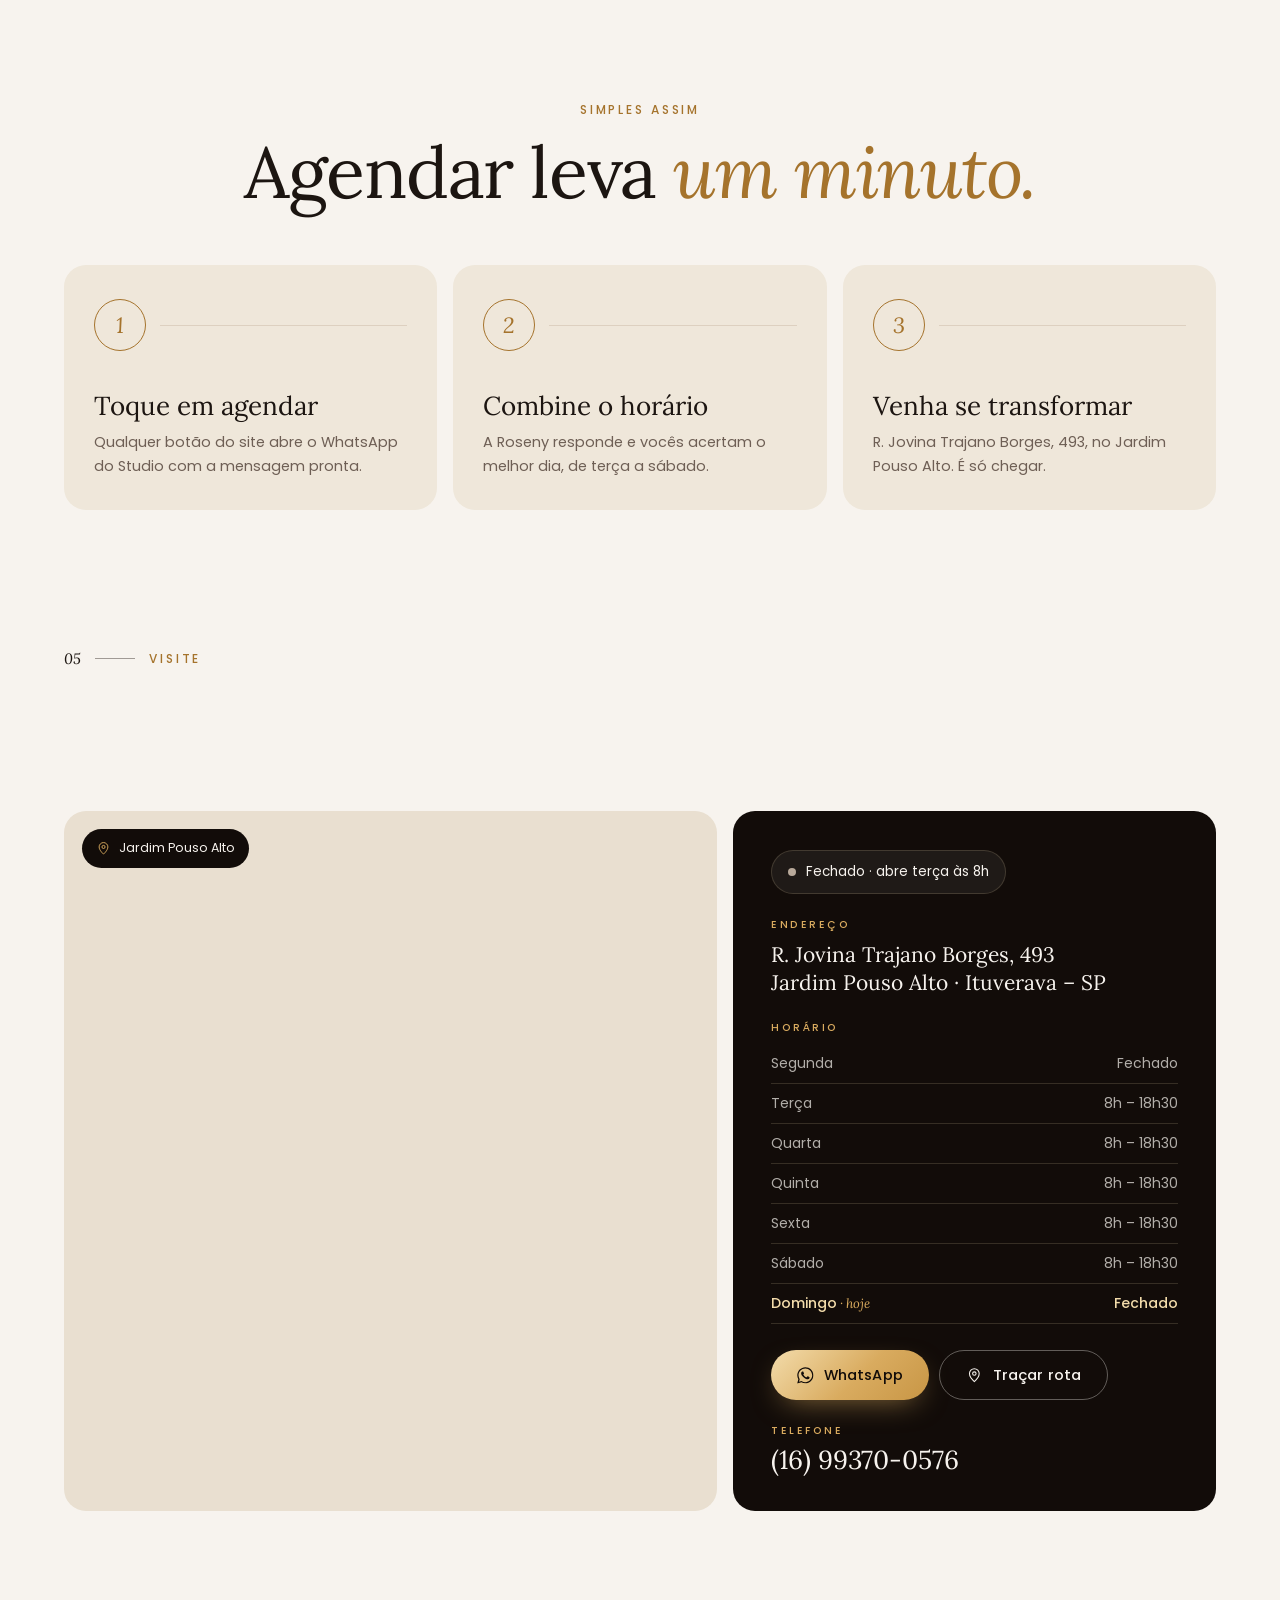
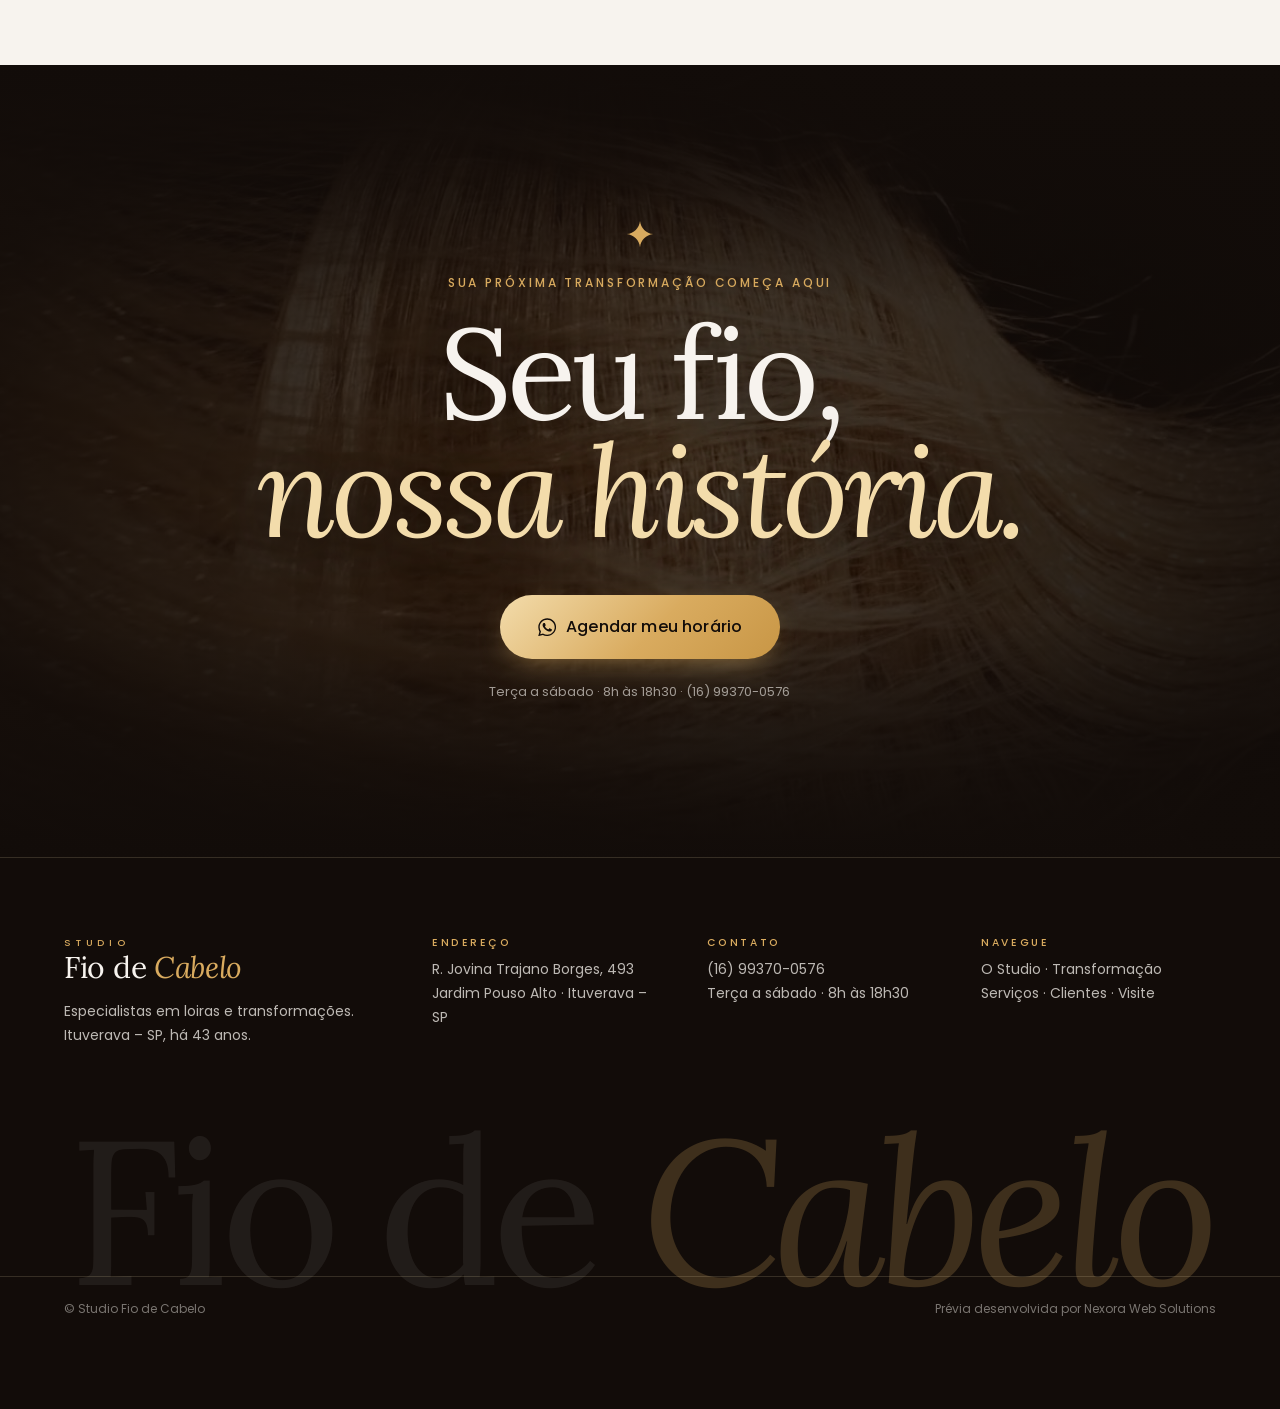
==== commit 199d07db: "Update Studio Fio de Cabelo preview" ====
--- a/studio-fio-de-cabelo/index.html
+++ b/studio-fio-de-cabelo/index.html
@@ -11,10 +11,571 @@
 <meta property="og:locale" content="pt_BR">
 <meta property="og:title" content="Studio Fio de Cabelo · Ituverava">
 <meta property="og:description" content="Especialistas em loiras e transformações. 43 anos cuidando da sua beleza.">
-<link rel="preconnect" href="https://fonts.googleapis.com">
-<link rel="preconnect" href="https://fonts.gstatic.com" crossorigin>
-<link href="https://fonts.googleapis.com/css2?family=Lora:ital,wght@0,400;0,500;0,600;0,700;1,400;1,500;1,600;1,700&family=Poppins:wght@300;400;500;600;700&display=swap" rel="stylesheet">
-<link rel="stylesheet" href="assets/css/style.css">
+<meta property="og:image" content="[data-uri]">
+
+
+<link rel="preload" href="[data-uri]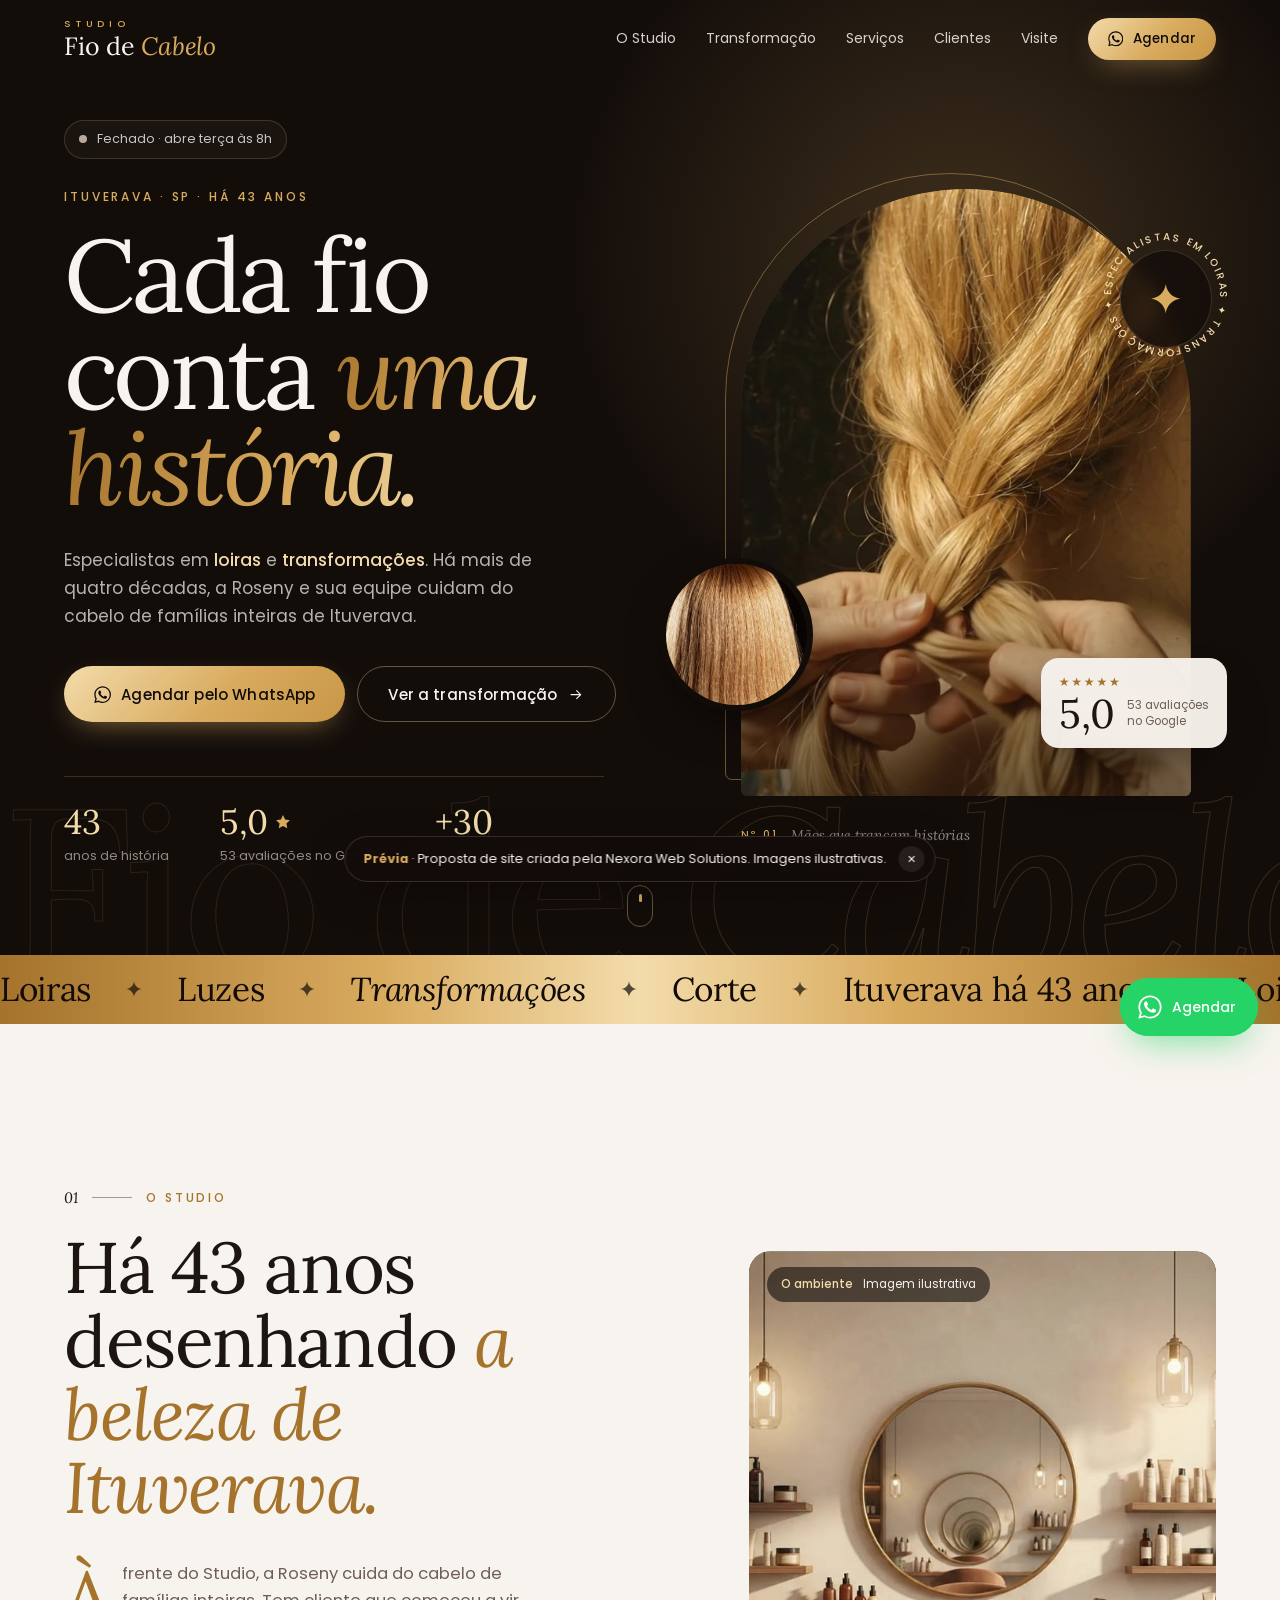
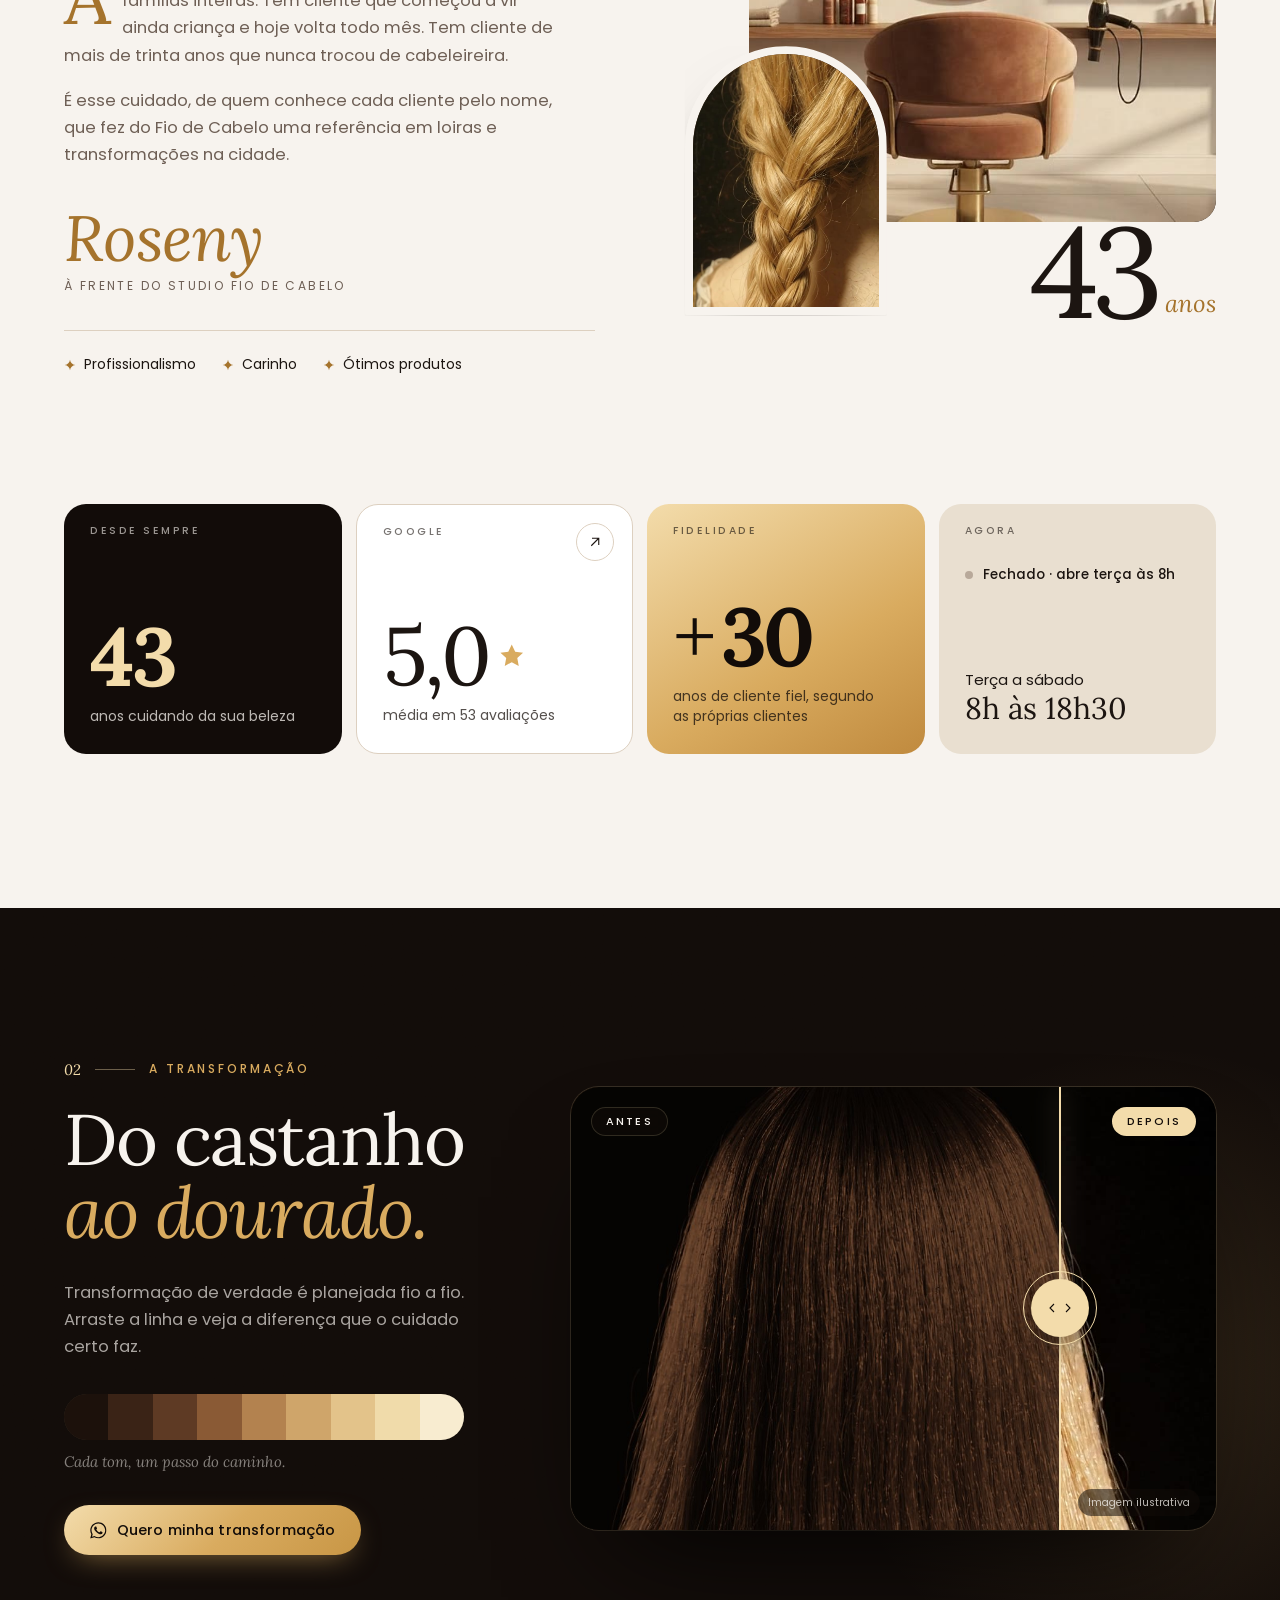
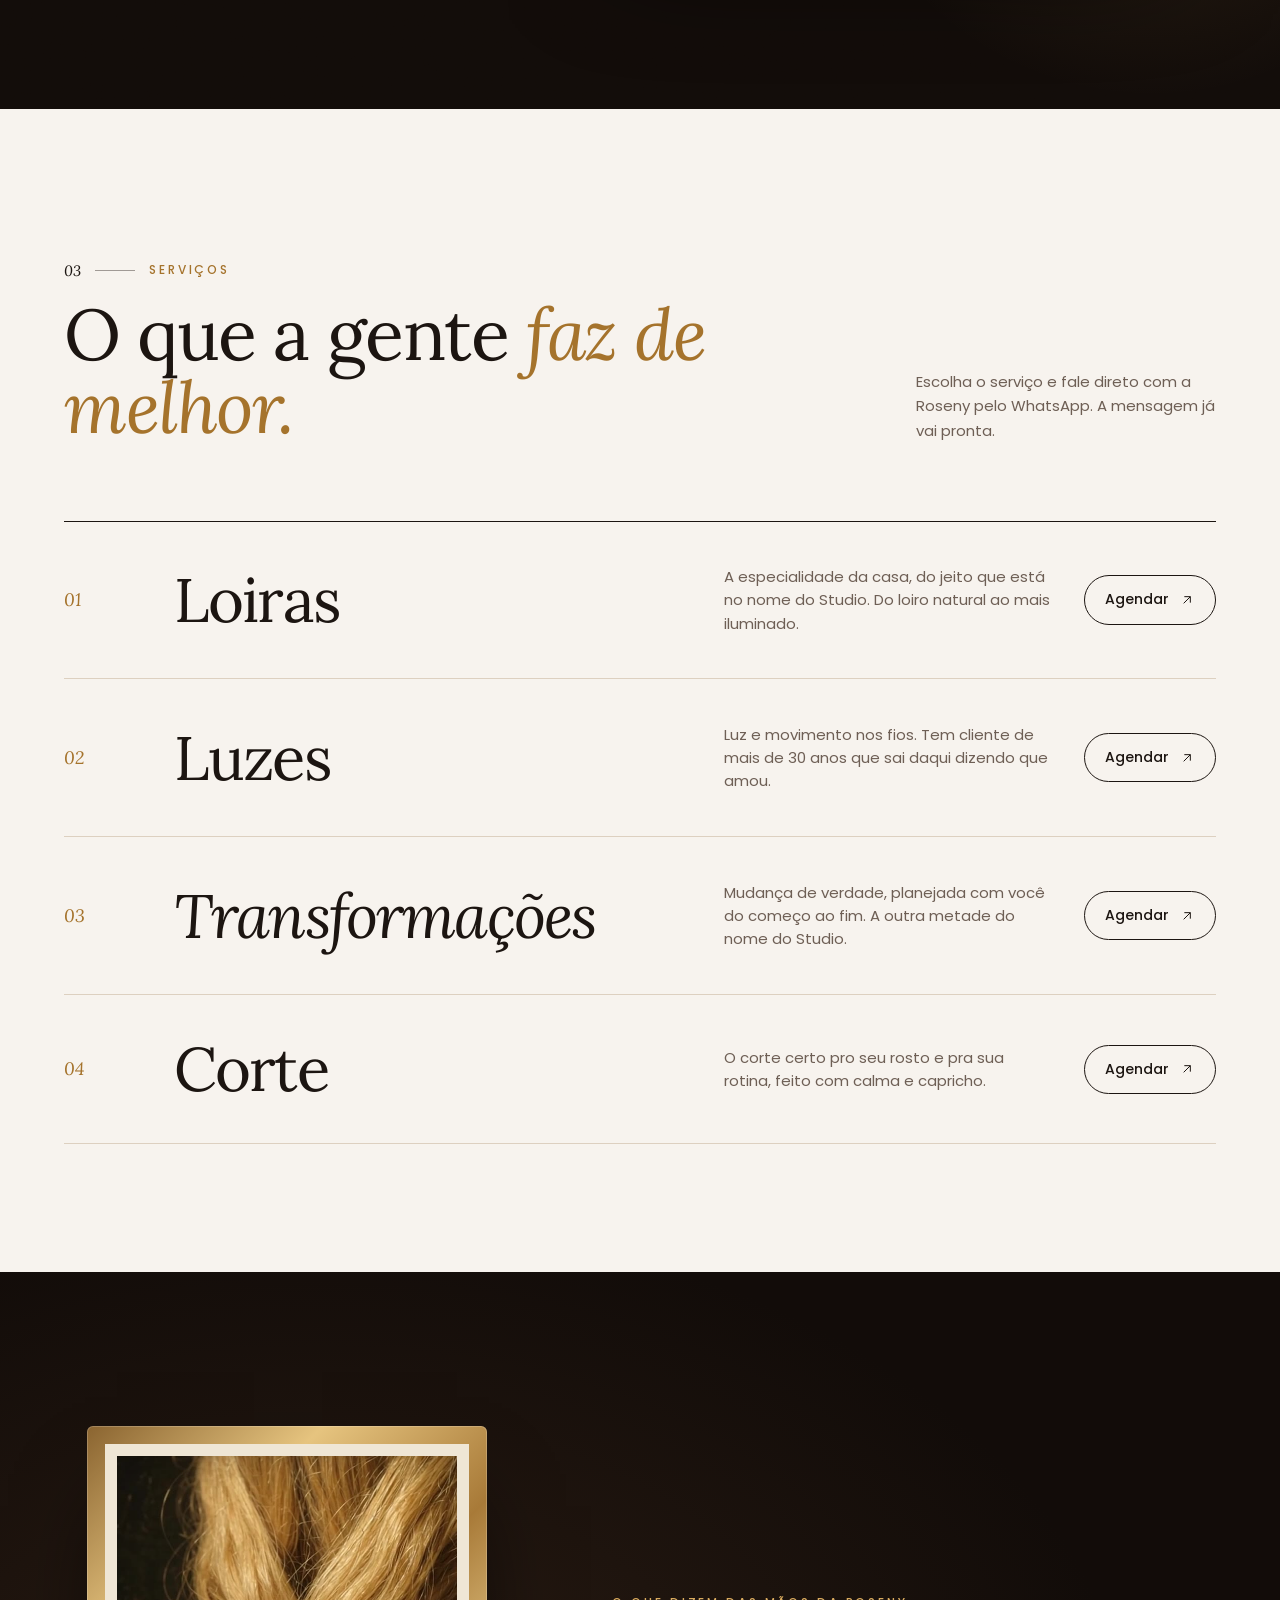
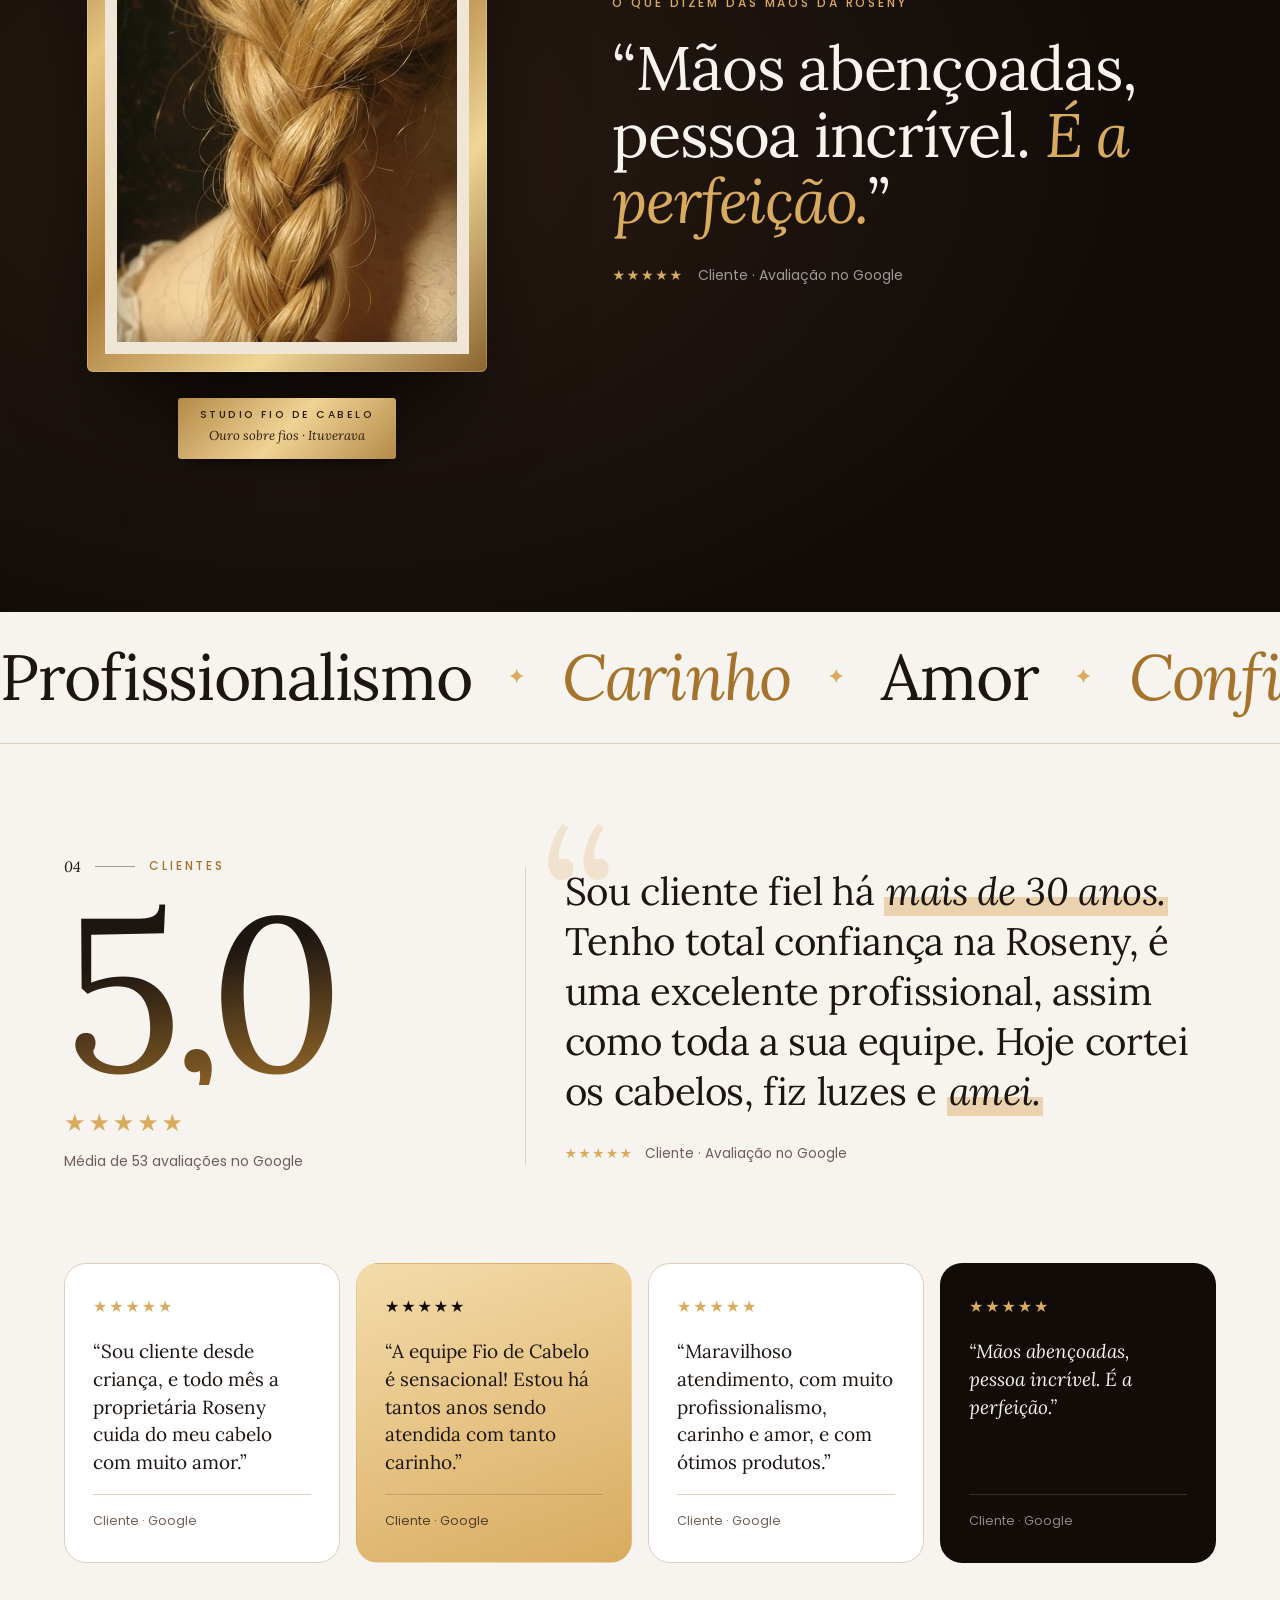
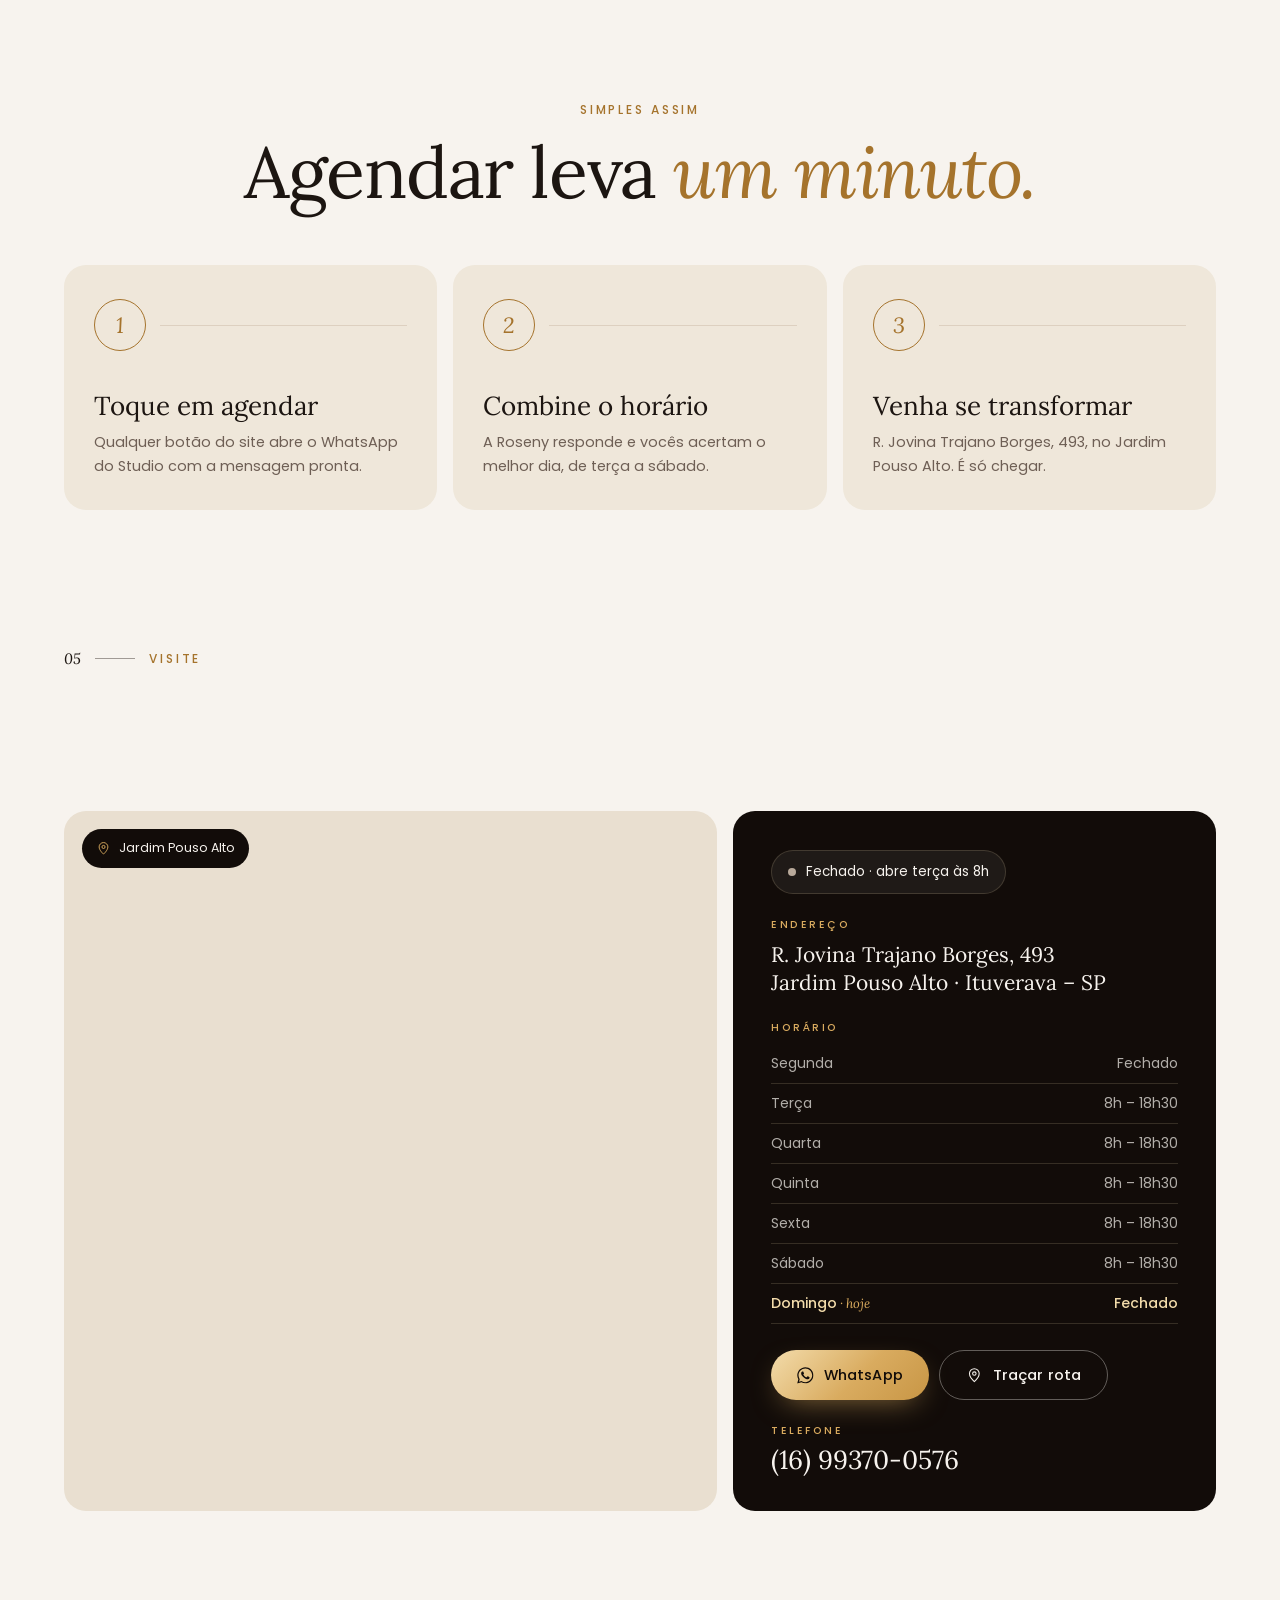
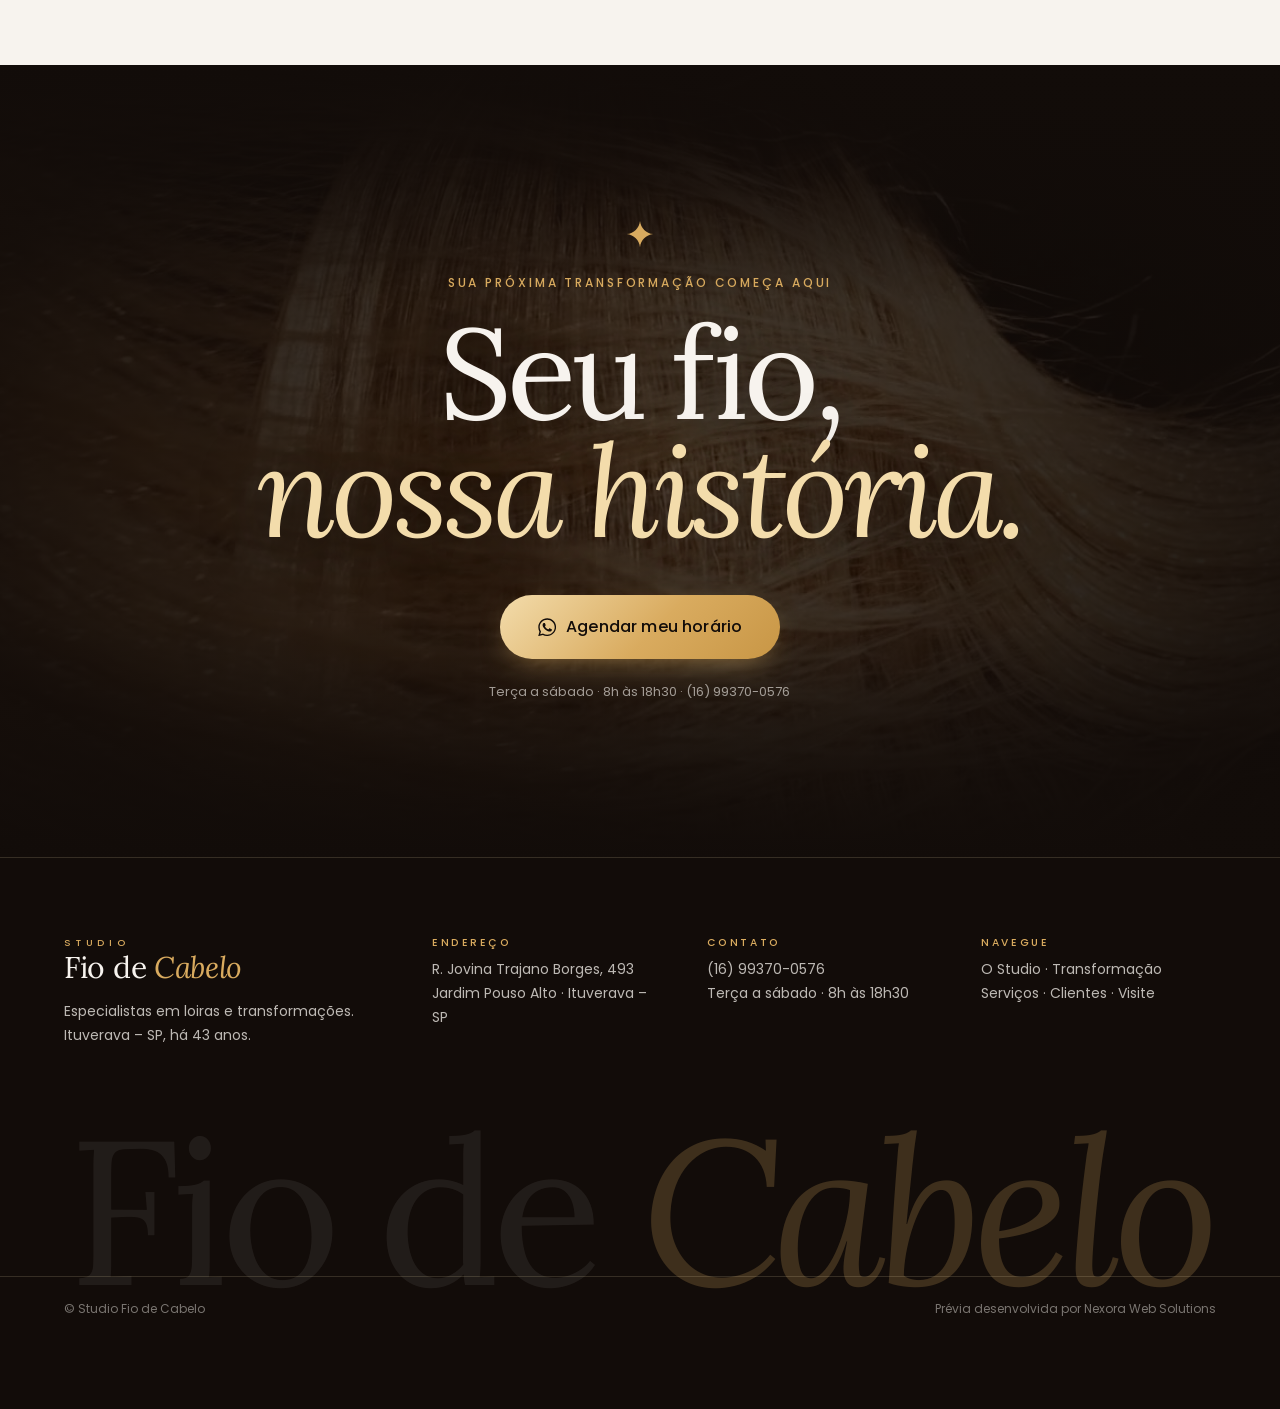
==== commit c6975f29: "Update Studio Fio de Cabelo preview" ====
--- a/studio-fio-de-cabelo/index.html
+++ b/studio-fio-de-cabelo/index.html
@@ -12,8 +12,6 @@
 <meta property="og:title" content="Studio Fio de Cabelo · Ituverava">
 <meta property="og:description" content="Especialistas em loiras e transformações. 43 anos cuidando da sua beleza.">
 <meta property="og:image" content="[data-uri]">
-
-
 <link rel="preload" href="[data-uri]